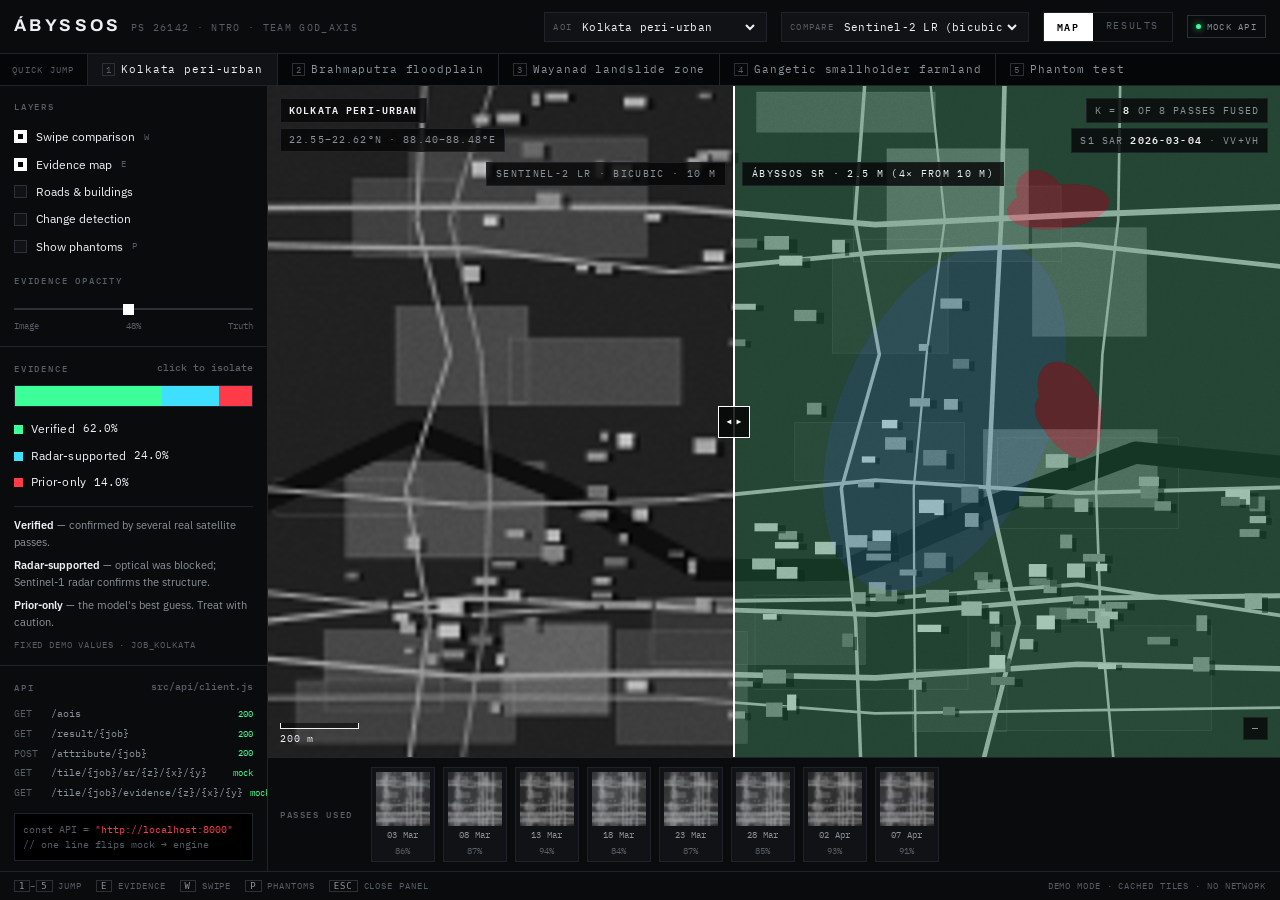
==== index.html @ f97e6dfc "Hardcoded values version" ====
<!doctype html>
<html lang="en" data-theme="dark">
<head>
<meta charset="utf-8">
<meta name="viewport" content="width=device-width, initial-scale=1, viewport-fit=cover">
<meta name="description" content="Ábyssos analyst console — evidence-grounded super-resolution for medium-resolution satellite imagery. PS 26142 · NTRO · Team God_Axis.">
<style>
  :root{ color-scheme: dark; padding-top: env(safe-area-inset-top, 0px); padding-bottom: env(safe-area-inset-bottom, 0px); }
  body{ margin:0; font-family: system-ui, -apple-system, "Segoe UI", sans-serif; font-size:14px; background:#050607; }
  img{ max-width:100%; }
  [hidden]{ display:none !important; }
</style>
<title>Ábyssos Console</title>
<link rel="preconnect" href="https://fonts.googleapis.com">
<link rel="preconnect" href="https://fonts.gstatic.com" crossorigin>
<link rel="stylesheet" href="https://fonts.googleapis.com/css2?family=Archivo:wght@500;600;700&family=IBM+Plex+Mono:wght@400;500;600&family=IBM+Plex+Sans:wght@400;500;600&display=swap">
<style>
:root{
  color-scheme: dark;
  --bg:#050607;
  --panel:#0A0B0D;
  --panel-2:#101215;
  --panel-3:#16191D;
  --line:#20242A;
  --line-2:#2C3138;
  --text:#EEF1F4;
  --muted:#8A929B;
  --dim:#575E67;
  --accent:#FFFFFF;
  --ev-v:#3DFF9A;
  --ev-s:#3FE0FF;
  --ev-p:#FF3B4A;
  --amber:#FFB020;
  --violet:#B388FF;
  --mono:"IBM Plex Mono", ui-monospace, SFMono-Regular, Menlo, monospace;
  --sans:"IBM Plex Sans", system-ui, -apple-system, Segoe UI, sans-serif;
  --disp:"Archivo", "IBM Plex Sans", system-ui, sans-serif;
}
*{box-sizing:border-box}
html,body{height:100%}
body{
  margin:0; background:var(--bg); color:var(--text);
  font-family:var(--sans); font-size:13px; line-height:1.45;
  -webkit-font-smoothing:antialiased;
}
button,select,input{font:inherit;color:inherit}
button{background:none;border:0;cursor:pointer}
:focus-visible{outline:1px solid var(--accent);outline-offset:2px}

.app{height:100%;display:flex;flex-direction:column;min-height:0}

/* ── header ───────────────────────────────────── */
.top{
  flex:0 0 auto; display:flex; align-items:center; gap:14px;
  padding:0 14px; padding-top:env(safe-area-inset-top,0px);
  height:calc(54px + env(safe-area-inset-top,0px));
  background:var(--panel); border-bottom:1px solid var(--line);
}
.wm{display:flex;align-items:baseline;gap:9px;min-width:0}
.wm b{
  font-family:var(--disp); font-weight:700; font-size:17px;
  letter-spacing:.20em; text-transform:uppercase; white-space:nowrap;
}
.wm span{
  font-family:var(--mono); font-size:9.5px; letter-spacing:.14em;
  color:var(--dim); text-transform:uppercase; white-space:nowrap;
}
.top .sp{flex:1}
.ctl{
  display:flex;align-items:center;gap:6px;
  background:var(--panel-2); border:1px solid var(--line);
  padding:5px 8px; height:30px;
}
.ctl label{
  font-family:var(--mono);font-size:9px;letter-spacing:.14em;
  color:var(--dim);text-transform:uppercase;
}
.ctl select{
  background:none;border:0;font-family:var(--mono);font-size:11px;
  letter-spacing:.02em;padding:0;cursor:pointer;max-width:180px;
}
.tabs{display:flex;border:1px solid var(--line);height:30px}
.tabs button{
  font-family:var(--mono);font-size:10px;letter-spacing:.16em;
  text-transform:uppercase;padding:0 13px;color:var(--dim);
}
.tabs button[aria-selected="true"]{background:var(--accent);color:#000;font-weight:600}
.pill{
  font-family:var(--mono);font-size:9px;letter-spacing:.14em;text-transform:uppercase;
  border:1px solid var(--line-2);padding:4px 8px;color:var(--muted);
  display:flex;align-items:center;gap:6px;white-space:nowrap;
}
.dot{width:5px;height:5px;border-radius:50%;background:var(--ev-v);box-shadow:0 0 7px var(--ev-v)}

/* ── quick jump ───────────────────────────────── */
.jump{
  flex:0 0 auto;display:flex;align-items:center;gap:0;
  background:var(--bg);border-bottom:1px solid var(--line);
  overflow-x:auto;scrollbar-width:none;
}
.jump::-webkit-scrollbar{display:none}
.jump b{
  font-family:var(--mono);font-size:9px;letter-spacing:.14em;color:var(--dim);
  text-transform:uppercase;padding:0 12px;white-space:nowrap;font-weight:400;
}
.jump button{
  font-family:var(--mono);font-size:10.5px;letter-spacing:.08em;
  padding:8px 14px;color:var(--muted);border-left:1px solid var(--line);
  white-space:nowrap;position:relative;
}
.jump button kbd{
  font-family:var(--mono);font-size:8.5px;color:var(--dim);
  border:1px solid var(--line-2);padding:0 3px;margin-right:6px;
}
.jump button[aria-current="true"]{color:var(--text);background:var(--panel-2)}
.jump button[aria-current="true"]::after{
  content:"";position:absolute;left:0;right:0;bottom:-1px;height:1px;background:var(--accent);
}

/* ── body ─────────────────────────────────────── */
.body{flex:1 1 auto;display:flex;min-height:0}
.side{
  flex:0 0 268px;background:var(--panel);border-right:1px solid var(--line);
  overflow-y:auto;display:flex;flex-direction:column;
}
.blk{padding:14px;border-bottom:1px solid var(--line)}
.blk h3{
  margin:0 0 10px;font-family:var(--mono);font-size:9px;font-weight:500;
  letter-spacing:.20em;text-transform:uppercase;color:var(--dim);
  display:flex;justify-content:space-between;align-items:center;
}

/* layers */
.layer{display:flex;align-items:center;gap:9px;padding:5px 0;cursor:pointer;font-size:12px}
.layer:hover{color:#fff}
.box{
  width:13px;height:13px;flex:0 0 auto;border:1px solid var(--line-2);
  display:grid;place-items:center;background:var(--panel-2);
}
.box.rnd{border-radius:50%}
.layer[aria-pressed="true"] .box{background:var(--accent);border-color:var(--accent)}
.layer[aria-pressed="true"] .box::after{
  content:"";width:5px;height:5px;background:#000;
}
.layer .k{margin-left:auto;font-family:var(--mono);font-size:8.5px;color:var(--dim)}

/* evidence bar */
.evbar{display:flex;height:22px;width:100%;border:1px solid var(--line);margin-bottom:9px;overflow:hidden}
.evbar button{height:100%;position:relative;transition:filter .12s}
.evbar button:hover{filter:brightness(1.35)}
.evbar button[aria-pressed="true"]{box-shadow:inset 0 0 0 1px #000, inset 0 0 0 2px currentColor}
.evrow{display:flex;align-items:center;gap:8px;padding:5px 0;font-size:11.5px;cursor:pointer}
.sw{width:9px;height:9px;flex:0 0 auto}
.evrow .pc{margin-left:auto;font-family:var(--mono);font-size:11px;font-variant-numeric:tabular-nums}
.evrow[aria-pressed="true"]{color:#fff}
.evrow .nm{letter-spacing:.02em}
.defs{margin:10px 0 0;padding:10px 0 0;border-top:1px solid var(--line);font-size:11px;color:var(--muted)}
.defs p{margin:0 0 7px;line-height:1.5}
.defs p:last-child{margin:0}
.defs b{color:var(--text);font-weight:600}
.measured{
  font-family:var(--mono);font-size:8.5px;letter-spacing:.1em;color:var(--dim);
  text-transform:uppercase;margin-top:9px;
}

/* opacity */
input[type=range]{
  -webkit-appearance:none;appearance:none;width:100%;height:2px;background:var(--line-2);
  margin:9px 0;cursor:pointer;
}
input[type=range]::-webkit-slider-thumb{
  -webkit-appearance:none;width:11px;height:11px;background:var(--accent);border-radius:0;
}
input[type=range]::-moz-range-thumb{width:11px;height:11px;background:var(--accent);border:0;border-radius:0}

/* api block */
.api{margin-top:auto}
.ep{display:flex;align-items:center;gap:7px;font-family:var(--mono);font-size:9.5px;color:var(--muted);padding:3px 0}
.ep i{font-style:normal;color:var(--dim);width:30px;flex:0 0 auto}
.ep u{margin-left:auto;text-decoration:none;color:var(--ev-v);font-size:8.5px}
.flip{
  margin-top:10px;background:#000;border:1px solid var(--line);padding:8px;
  font-family:var(--mono);font-size:9.5px;color:var(--muted);line-height:1.6;
  overflow-x:auto;white-space:pre;
}
.flip em{color:var(--ev-p);font-style:normal}
.flip s{color:var(--dim);text-decoration:none}

/* ── stage ────────────────────────────────────── */
.stage{flex:1 1 auto;display:flex;flex-direction:column;min-width:0;min-height:0;position:relative}
.mapwrap{flex:1 1 auto;position:relative;min-height:0;background:#000;overflow:hidden;cursor:crosshair}
#map{display:block;width:100%;height:100%}

.ov{position:absolute;pointer-events:none;font-family:var(--mono)}
.ov.tl{top:12px;left:12px}
.ov.tr{top:12px;right:12px;text-align:right}
.ov.bl{bottom:12px;left:12px}
.ov.br{bottom:12px;right:12px;text-align:right}
.tag{
  display:inline-block;background:rgba(5,6,7,.8);border:1px solid var(--line);
  padding:4px 8px;font-size:9.5px;letter-spacing:.12em;text-transform:uppercase;
  color:var(--muted);margin-bottom:5px;
}
.tag strong{color:var(--text);font-weight:600}
.scalebar{display:flex;flex-direction:column;align-items:flex-start;gap:3px}
.scaleline{height:6px;border:1px solid var(--text);border-top:0;background:rgba(5,6,7,.6)}
.scaletxt{font-size:9.5px;color:var(--text);letter-spacing:.08em}
.methodlbl{
  position:absolute;top:76px;font-size:9.5px;letter-spacing:.14em;text-transform:uppercase;
  background:rgba(5,6,7,.82);border:1px solid var(--line);padding:4px 9px;color:var(--muted);
  pointer-events:none;font-family:var(--mono);
}
#lblL{left:12px;transform:translateX(-100%)}
#lblR{left:12px;color:var(--text)}

#swipe{
  position:absolute;top:0;bottom:0;width:2px;background:var(--accent);
  transform:translateX(-1px);cursor:ew-resize;touch-action:none;
}
#swipe::before{
  content:"";position:absolute;top:50%;left:50%;transform:translate(-50%,-50%);
  width:30px;height:30px;border:1px solid var(--accent);background:rgba(5,6,7,.85);
}
#swipe::after{
  content:"◀  ▶";position:absolute;top:50%;left:50%;transform:translate(-50%,-50%);
  font-family:var(--mono);font-size:8px;letter-spacing:.02em;color:var(--accent);white-space:nowrap;
}

/* frame strip */
.frames{
  flex:0 0 auto;background:var(--panel);border-top:1px solid var(--line);
  padding:9px 12px;display:flex;align-items:center;gap:8px;overflow-x:auto;scrollbar-width:thin;
}
.frames>h3{
  margin:0 10px 0 0;font-family:var(--mono);font-size:9px;font-weight:500;letter-spacing:.18em;
  text-transform:uppercase;color:var(--dim);white-space:nowrap;
}
.fr{
  flex:0 0 auto;border:1px solid var(--line);background:var(--panel-2);
  padding:4px;display:flex;flex-direction:column;gap:3px;align-items:center;min-width:64px;
}
.fr canvas{display:block;width:54px;height:54px;background:#000}
.fr .d{font-family:var(--mono);font-size:8.5px;letter-spacing:.04em;color:var(--muted)}
.fr .c{font-family:var(--mono);font-size:8.5px;color:var(--dim);font-variant-numeric:tabular-nums}
.fr.off{opacity:.42}
.fr.off .c{color:var(--ev-p)}
.fr[aria-pressed="true"]{border-color:var(--accent)}

/* attribution */
.attr{
  position:absolute;left:0;right:0;bottom:0;background:var(--panel);
  border-top:1px solid var(--line-2);transform:translateY(101%);
  transition:transform .18s cubic-bezier(.2,.7,.3,1);z-index:6;max-height:74%;overflow-y:auto;
}
.attr.open{transform:translateY(0)}
.attr-h{
  display:flex;align-items:center;gap:11px;padding:11px 14px;border-bottom:1px solid var(--line);
  flex-wrap:wrap;
}
.attr-h .t{font-family:var(--mono);font-size:12px;letter-spacing:.05em}
.attr-h .t b{font-weight:600;text-transform:uppercase;letter-spacing:.12em}
.badge{
  font-family:var(--mono);font-size:9px;letter-spacing:.14em;text-transform:uppercase;
  padding:3px 8px;color:#000;font-weight:600;
}
.attr-h .x{margin-left:auto;color:var(--muted);font-size:16px;line-height:1;padding:2px 6px}
.attr-b{padding:13px 14px;display:flex;gap:26px;flex-wrap:wrap}
.stat .l{font-family:var(--mono);font-size:8.5px;letter-spacing:.16em;text-transform:uppercase;color:var(--dim)}
.stat .v{font-family:var(--mono);font-size:19px;font-variant-numeric:tabular-nums;margin-top:2px}
.thumbs{display:flex;gap:6px;flex-wrap:wrap;padding:0 14px 6px}
.th{border:1px solid var(--line);background:var(--panel-2);padding:3px;cursor:pointer}
.th canvas{display:block;width:58px;height:58px;background:#000}
.th .d{font-family:var(--mono);font-size:8.5px;color:var(--muted);text-align:center;margin-top:3px}
.th:hover{border-color:var(--accent)}
.miss{padding:0 14px 14px;font-size:11.5px;color:var(--muted);font-family:var(--mono)}
.miss span{color:var(--ev-p)}
.warn{
  margin:0 14px 14px;padding:10px 12px;border:1px solid var(--ev-p);
  background:rgba(255,59,74,.07);font-size:12px;color:#FFD5D8;
}
.warn b{color:var(--ev-p)}

/* ── results ──────────────────────────────────── */
.results{flex:1 1 auto;overflow-y:auto;padding:22px;background:var(--bg)}
.results-in{max-width:1020px;margin:0 auto;display:flex;flex-direction:column;gap:26px}
.results h2{
  font-family:var(--disp);font-size:13px;font-weight:600;letter-spacing:.18em;
  text-transform:uppercase;margin:0 0 4px;
}
.results .sub{font-size:12px;color:var(--muted);margin:0 0 13px;max-width:62ch}
table{border-collapse:collapse;width:100%;font-family:var(--mono);font-size:11px}
th,td{
  text-align:right;padding:7px 9px;border-bottom:1px solid var(--line);
  font-variant-numeric:tabular-nums;white-space:nowrap;
}
th:first-child,td:first-child{text-align:left}
thead th{
  font-size:8.5px;letter-spacing:.14em;text-transform:uppercase;color:var(--dim);font-weight:500;
  border-bottom:1px solid var(--line-2);
}
tbody tr.us td{background:var(--panel-2);color:var(--text)}
tbody tr.us td:first-child{font-weight:600}
td.n{color:var(--dim)}
.best{color:var(--ev-v)}
.tw{overflow-x:auto;border:1px solid var(--line);background:var(--panel)}
.charts{display:grid;grid-template-columns:repeat(auto-fit,minmax(320px,1fr));gap:18px}
.card{border:1px solid var(--line);background:var(--panel);padding:16px}
.card h4{
  margin:0 0 3px;font-family:var(--mono);font-size:10px;letter-spacing:.14em;
  text-transform:uppercase;font-weight:500;
}
.card p{margin:0 0 12px;font-size:11.5px;color:var(--muted)}
.card svg{width:100%;height:auto;display:block}

.foot{
  flex:0 0 auto;display:flex;align-items:center;gap:14px;flex-wrap:wrap;
  padding:7px 14px;padding-bottom:calc(7px + env(safe-area-inset-bottom,0px));
  border-top:1px solid var(--line);background:var(--panel);
  font-family:var(--mono);font-size:9px;letter-spacing:.1em;color:var(--dim);text-transform:uppercase;
}
.foot kbd{border:1px solid var(--line-2);padding:0 4px;color:var(--muted)}

@media (max-width:900px){
  .app{height:auto;min-height:100%}
  .body{flex-direction:column}
  .side{flex:0 0 auto;width:100%;border-right:0;border-bottom:1px solid var(--line);order:2}
  .stage{order:1}
  .mapwrap{height:min(62vh,440px);flex:0 0 auto}
  .top{flex-wrap:wrap;height:auto;padding-bottom:9px;gap:9px}
  .top .sp{display:none}
  .wm{width:100%}
}
@media (prefers-reduced-motion:reduce){
  *{transition:none!important;animation:none!important}
}
</style>

</head>
<body>
<div class="app">
  <header class="top">
    <div class="wm"><b>Ábyssos</b><span>PS 26142 · NTRO · Team God_Axis</span></div>
    <div class="sp"></div>
    <div class="ctl"><label for="aoi">AOI</label><select id="aoi"></select></div>
    <div class="ctl"><label for="cmp">Compare</label><select id="cmp">
      <option value="lr">Sentinel-2 LR (bicubic)</option>
      <option value="esrgan">Real-ESRGAN</option>
      <option value="swinir">SwinIR</option>
      <option value="prev">Ábyssos SR · Mar window</option>
    </select></div>
    <div class="tabs" role="tablist">
      <button id="tabMap" role="tab" aria-selected="true">Map</button>
      <button id="tabRes" role="tab" aria-selected="false">Results</button>
    </div>
    <div class="pill" id="apiPill"><span class="dot"></span>Mock API</div>
  </header>

  <nav class="jump" id="jump"><b>Quick jump</b></nav>

  <div class="body">
    <aside class="side">
      <div class="blk">
        <h3>Layers</h3>
        <div id="layers"></div>
        <h3 style="margin-top:14px">Evidence opacity</h3>
        <input type="range" id="op" min="0" max="100" value="48" aria-label="Evidence overlay opacity">
        <div style="display:flex;justify-content:space-between;font-family:var(--mono);font-size:9px;color:var(--dim)">
          <span>Image</span><span id="opv">48%</span><span>Truth</span>
        </div>
      </div>

      <div class="blk">
        <h3>Evidence <span id="evClick" style="color:var(--dim);text-transform:none;letter-spacing:0;font-size:9.5px">click to isolate</span></h3>
        <div class="evbar" id="evbar">
          <button data-c="V" style="color:var(--ev-v);background:var(--ev-v)" title="Verified"></button>
          <button data-c="S" style="color:var(--ev-s);background:var(--ev-s)" title="Radar-supported"></button>
          <button data-c="P" style="color:var(--ev-p);background:var(--ev-p)" title="Prior-only"></button>
        </div>
        <button class="evrow" data-c="V" aria-pressed="false"><i class="sw" style="background:var(--ev-v)"></i><span class="nm">Verified</span><span class="pc" id="pcV">—</span></button>
        <button class="evrow" data-c="S" aria-pressed="false"><i class="sw" style="background:var(--ev-s)"></i><span class="nm">Radar-supported</span><span class="pc" id="pcS">—</span></button>
        <button class="evrow" data-c="P" aria-pressed="false"><i class="sw" style="background:var(--ev-p)"></i><span class="nm">Prior-only</span><span class="pc" id="pcP">—</span></button>
        <div class="defs">
          <p><b>Verified</b> — confirmed by several real satellite passes.</p>
          <p><b>Radar-supported</b> — optical was blocked; Sentinel-1 radar confirms the structure.</p>
          <p><b>Prior-only</b> — the model's best guess. Treat with caution.</p>
        </div>
        <div class="measured" id="measured">Measured from the rendered map</div>
      </div>

      <div class="blk api">
        <h3>API <span style="color:var(--dim);text-transform:none;letter-spacing:0;font-size:9.5px">src/api/client.js</span></h3>
        <div class="ep"><i>GET</i>/aois<u>200</u></div>
        <div class="ep"><i>GET</i>/result/{job}<u>200</u></div>
        <div class="ep"><i>POST</i>/attribute/{job}<u>200</u></div>
        <div class="ep"><i>GET</i>/tile/{job}/sr/{z}/{x}/{y}<u>mock</u></div>
        <div class="ep"><i>GET</i>/tile/{job}/evidence/{z}/{x}/{y}<u>mock</u></div>
        <div class="flip"><s>const API =</s> <em>"http://localhost:8000"</em>
<s>// one line flips mock → engine</s></div>
      </div>
    </aside>

    <main class="stage" id="stageMap">
      <div class="mapwrap" id="mapwrap">
        <canvas id="map"></canvas>
        <div class="methodlbl" id="lblL">Sentinel-2 LR · 10 m</div>
        <div class="methodlbl" id="lblR">Ábyssos SR · 2.5 m (4× from 10 m)</div>
        <div id="swipe"></div>
        <div class="ov tl" id="ovAoi"></div>
        <div class="ov tr" id="ovState"></div>
        <div class="ov bl">
          <div class="scalebar">
            <div class="scaleline" id="sbline" style="width:120px"></div>
            <div class="scaletxt" id="sbtxt">500 m</div>
          </div>
        </div>
        <div class="ov br"><div class="tag" id="ovCur">—</div></div>

        <section class="attr" id="attr" aria-live="polite">
          <div class="attr-h">
            <div class="t" id="atTitle"><b>Building</b> at 22.583°N, 88.441°E</div>
            <span class="badge" id="atBadge">Verified</span>
            <button class="x" id="atClose" aria-label="Close attribution">×</button>
          </div>
          <div class="attr-b">
            <div class="stat"><div class="l">Supporting passes</div><div class="v" id="atFrames">6 / 8</div></div>
            <div class="stat"><div class="l">Radar agreement</div><div class="v" id="atSar">0.82</div></div>
            <div class="stat"><div class="l">Consistency residual</div><div class="v" id="atRes">0.031</div></div>
            <div class="stat"><div class="l">Ensemble spread</div><div class="v" id="atSpread">0.09</div></div>
          </div>
          <div class="thumbs" id="atThumbs"></div>
          <div class="miss" id="atMiss"></div>
          <div class="warn" id="atWarn" hidden><b>No observation supports this feature.</b> The model generated it. Do not act on it alone.</div>
        </section>
      </div>

      <div class="frames" id="frames"><h3>Passes used</h3></div>
    </main>

    <main class="results" id="stageRes" hidden>
      <div class="results-in">
        <section>
          <h2>Benchmark · WorldStrat + Indian AOIs</h2>
          <p class="sub">Rendered from the eval harness JSON. Unmeasured cells render as <span style="font-family:var(--mono);color:var(--dim)">—</span>, never as a placeholder number.</p>
          <div class="tw"><table id="tblMain"></table></div>
        </section>
        <div class="charts">
          <div class="card">
            <h4>K-sweep · the thesis</h4>
            <p>Road IoU against the number of real passes fused. More observed evidence, better result.</p>
            <div id="chartK"></div>
          </div>
          <div class="card">
            <h4>Auditor reliability</h4>
            <p>ROC of the auditor score against true per-pixel error. AUROC 0.91.</p>
            <div id="chartR"></div>
          </div>
        </div>
        <section>
          <h2>Ablation</h2>
          <p class="sub">Each component removed from the full system, everything else held fixed.</p>
          <div class="tw"><table id="tblAbl"></table></div>
        </section>
      </div>
    </main>
  </div>

  <footer class="foot">
    <span><kbd>1</kbd>–<kbd>5</kbd> jump</span>
    <span><kbd>E</kbd> evidence</span>
    <span><kbd>W</kbd> swipe</span>
    <span><kbd>P</kbd> phantoms</span>
    <span><kbd>Esc</kbd> close panel</span>
    <span style="margin-left:auto" id="footState">Demo mode · cached tiles · no network</span>
  </footer>
</div>

<script>
"use strict";

/* ═══ 1. DATA — every fetch would live here (src/api/client.js) ═══ */

const AOIS = [
  {id:"kolkata", key:"1", name:"Kolkata peri-urban",          bbox:[88.40,22.55,88.48,22.62], seed:41, cloud:0.10, kind:"urban"},
  {id:"assam",   key:"2", name:"Brahmaputra floodplain",      bbox:[91.60,26.10,91.70,26.20], seed:77, cloud:0.58, kind:"flood"},
  {id:"wayanad", key:"3", name:"Wayanad landslide zone",      bbox:[76.05,11.60,76.15,11.70], seed:13, cloud:0.32, kind:"hill"},
  {id:"farm",    key:"4", name:"Gangetic smallholder farmland",bbox:[81.20,25.80,81.30,25.90],seed:5,  cloud:0.14, kind:"farm"},
  {id:"phantom", key:"5", name:"Phantom test · confirmed empty",bbox:[81.35,25.60,81.45,25.70],seed:99,cloud:0.05, kind:"bare"}
];

const MOCK = {
  aois: () => AOIS.map(a => ({id:a.id, name:a.name, bbox:a.bbox})),
  result: (id) => {
    const a = AOIS.find(x => x.id === id), r = rng(a.seed * 7);
    const frames = Array.from({length:8}, (_,i) => {
      const clear = Math.max(0.04, Math.min(0.99, 1 - a.cloud * (0.4 + 1.5 * r())));
      const d = new Date(Date.UTC(2026, 2, 3 + 5*i));
      return {k:i, date:d.toISOString().slice(0,10),
              clear_fraction:+clear.toFixed(2), used:clear > 0.35};
    });
    return {job_id:`job_${id}`, frames, sar:{date:"2026-03-04", available:true, pol:["VV","VH"]}};
  },
  // attribute() is computed from the rendered evidence masks — see attribute()
};

const RESULTS = {
  cols:["Road IoU","Bldg F1","Phantom /km²","Auditor AUROC","SAM°","cPSNR"],
  rows:[
    {m:"Bicubic ×4",        v:[0.31, 0.29, 0.0,  null, 0.9,  24.1]},
    {m:"Real-ESRGAN",       v:[0.44, 0.51, 7.4,  null, 4.8,  23.3]},
    {m:"SwinIR",            v:[0.47, 0.54, 2.9,  null, 2.6,  25.7]},
    {m:"SR3 (diffusion)",   v:[0.46, 0.55, 6.1,  null, 5.2,  null]},
    {m:"HighRes-net (MFSR)",v:[0.52, 0.57, 0.8,  null, 1.4,  26.9]},
    {m:"Ábyssos",           v:[0.61, 0.66, 0.3,  0.91, 1.1,  27.8], us:true}
  ],
  best:[0.61, 0.66, 0.0, 0.91, 0.9, 27.8],
  lowerBetter:[false,false,true,false,true,false],
  abl:{
    cols:["Road IoU","Phantom /km²","AUROC"],
    rows:[
      {m:"Full system",              v:[0.61, 0.3, 0.91]},
      {m:"− SAR branch",             v:[0.56, 0.5, 0.88]},
      {m:"− multi-frame (K=1)",      v:[0.46, 2.6, 0.79]},
      {m:"− consistency residual",   v:[0.60, 1.9, 0.71]},
      {m:"− ensemble disagreement",  v:[0.61, 0.9, 0.83]},
      {m:"− calibration sweep",      v:[0.61, 0.4, null]}
    ]
  },
  ksweep:[[1,0.46],[2,0.51],[3,0.545],[4,0.572],[5,0.589],[6,0.599],[7,0.606],[8,0.61]],
  roc:[[0,0],[0.03,0.30],[0.07,0.48],[0.12,0.63],[0.20,0.76],[0.32,0.86],[0.48,0.93],[0.68,0.97],[1,1]]
};

/* ═══ 2. SCENE SYNTHESIS (stands in for tiles from /tile/...) ═══ */

function rng(s){ let a = s >>> 0; return () => { a |= 0; a = a + 0x6D2B79F5 | 0;
  let t = Math.imul(a ^ a >>> 15, 1 | a); t = t + Math.imul(t ^ t >>> 7, 61 | t) ^ t;
  return ((t ^ t >>> 14) >>> 0) / 4294967296; }; }

function makeScene(aoi){
  const r = rng(aoi.seed), S = {roads:[],builds:[],fields:[],water:[],phantoms:[],
    prior:[], cloud:null, changes:[], scars:[]};
  const pick = () => { const u = r(); return u < 0.80 ? "V" : u < 0.93 ? "S" : "P"; };

  // cloud / radar region
  S.cloud = {cx:0.26 + 0.48*r(), cy:0.24 + 0.5*r(),
             rx:0.12 + 0.62*aoi.cloud, ry:0.10 + 0.56*aoi.cloud, rot:r()*3.14};
  const inCloud = (x,y) => { if (!S.cloud) return false; const c = S.cloud;
    const dx = (x-c.cx)/c.rx, dy = (y-c.cy)/c.ry; return dx*dx + dy*dy < 1; };

  // prior-only blobs
  const nP = aoi.kind === "bare" ? 2 : 3 + Math.floor(r()*3);
  for (let i = 0; i < nP; i++){
    const cx = 0.08 + 0.84*r(), cy = 0.08 + 0.84*r(), lobes = 2 + Math.floor(r()*3);
    for (let j = 0; j < lobes; j++)
      S.prior.push({cx:cx + (r()-0.5)*0.06, cy:cy + (r()-0.5)*0.05,
                    rx:0.018 + 0.036*r(), ry:0.015 + 0.030*r(), rot:r()*3.14});
  }

  // fields / ground texture
  const nF = aoi.kind === "farm" ? 46 : aoi.kind === "bare" ? 14 : 22;
  for (let i = 0; i < nF; i++){
    const w = 0.07 + 0.17*r(), h = 0.05 + 0.13*r();
    S.fields.push({x:r()*(1-w), y:r()*(1-h), w, h, t:0.10 + 0.30*r(), a:(r()-0.5)*0.22});
  }

  // water
  if (aoi.kind === "flood" || aoi.kind === "urban"){
    const wide = aoi.kind === "flood";
    const pts = [], n = 7, base = 0.30 + 0.4*r();
    for (let i = 0; i <= n; i++) pts.push([i/n, base + Math.sin(i*1.25 + aoi.seed)*0.11 + (r()-0.5)*0.04]);
    S.water.push({pts, w:wide ? 0.115 : 0.022});
  }
  if (aoi.kind === "hill"){
    for (let i = 0; i < 3; i++){
      const pts = [], n = 6, base = 0.2 + 0.25*i;
      for (let j = 0; j <= n; j++) pts.push([j/n, base + Math.sin(j*1.9 + i)*0.05]);
      S.scars.push({pts, w:0.018 + 0.03*r()});
    }
  }

  // roads
  const nR = aoi.kind === "bare" ? 0 : aoi.kind === "urban" ? 13 : aoi.kind === "farm" ? 8 : 6;
  for (let i = 0; i < nR; i++){
    const horiz = r() < 0.5, off = 0.06 + 0.88*r(), pts = [], n = 5;
    for (let j = 0; j <= n; j++){
      const t = j/n, wob = (r()-0.5)*0.05;
      pts.push(horiz ? [t, off + wob] : [off + wob, t]);
    }
    const mid = pts[3];
    S.roads.push({pts, w:0.0022 + 0.0045*r(), ev: inCloud(mid[0],mid[1]) ? "S" : pick()});
  }

  // buildings
  const nB = aoi.kind === "urban" ? 150 : aoi.kind === "flood" ? 42 : aoi.kind === "farm" ? 30 : 0;
  const cl = Array.from({length:Math.max(1,Math.round(nB/22))}, () => [0.1 + 0.8*r(), 0.1 + 0.8*r()]);
  for (let i = 0; i < nB; i++){
    const c = cl[Math.floor(r()*cl.length)];
    const x = Math.min(0.97, Math.max(0.01, c[0] + (r()-0.5)*0.30));
    const y = Math.min(0.97, Math.max(0.01, c[1] + (r()-0.5)*0.30));
    S.builds.push({x, y, w:0.008 + 0.017*r(), h:0.008 + 0.016*r(), t:0.34 + 0.42*r(),
      ev: inCloud(x,y) ? "S" : pick()});
  }

  // GAN phantoms (what Real-ESRGAN invents; Ábyssos flags or omits them)
  const nPh = aoi.kind === "bare" ? 4 : 2;
  for (let i = 0; i < nPh; i++){
    const horiz = r() < 0.5, off = 0.15 + 0.7*r(), pts = [], n = 4;
    for (let j = 0; j <= n; j++){ const t = 0.12 + 0.76*(j/n);
      pts.push(horiz ? [t, off + (r()-0.5)*0.03] : [off + (r()-0.5)*0.03, t]); }
    S.phantoms.push({pts, w:0.003 + 0.003*r()});
    const m = pts[2]; S.prior.push({cx:m[0], cy:m[1], rr:0.05 + 0.03*r()});
  }

  // change detection polygons
  const nC = aoi.kind === "bare" ? 1 : 5;
  for (let i = 0; i < nC; i++){
    const u = r();
    S.changes.push({x:0.08 + 0.8*r(), y:0.08 + 0.8*r(), w:0.03 + 0.06*r(), h:0.03 + 0.05*r(),
      t: u < 0.5 ? "new" : u < 0.78 ? "gone" : "unrel"});
  }
  return S;
}

/* ═══ 3. RASTER RENDERING ═══ */

let noisePat = null;
function noise(){
  if (noisePat) return noisePat;
  const c = document.createElement("canvas"); c.width = c.height = 128;
  const x = c.getContext("2d"), d = x.createImageData(128,128);
  for (let i = 0; i < d.data.length; i += 4){
    const v = 118 + (Math.random()-0.5)*80;
    d.data[i] = d.data[i+1] = d.data[i+2] = v; d.data[i+3] = 255;
  }
  x.putImageData(d,0,0); noisePat = c; return c;
}

const g = (v) => { const n = Math.round(Math.max(0, Math.min(255, v*255)));
  return `rgb(${n},${n},${n})`; };

function poly(ctx, pts, W, H, w){
  ctx.beginPath();
  pts.forEach((p,i) => i ? ctx.lineTo(p[0]*W, p[1]*H) : ctx.moveTo(p[0]*W, p[1]*H));
  ctx.lineWidth = Math.max(0.6, w*W); ctx.lineCap = "round"; ctx.lineJoin = "round"; ctx.stroke();
}

/* mode: lr | sr | esrgan | swinir | prev ; opt.frame → per-pass jitter + cloud veil */
function drawScene(ctx, W, H, S, mode, opt){
  opt = opt || {};
  const soft = mode === "swinir", fake = mode === "esrgan";
  ctx.save();
  if (opt.frame != null){
    const r = rng(opt.frame * 991 + 3);
    ctx.translate((r()-0.5)*W*0.006, (r()-0.5)*H*0.006);
  }
  ctx.fillStyle = g(0.13); ctx.fillRect(-W,-H,W*3,H*3);

  // ground texture
  S.fields.forEach(f => { ctx.fillStyle = g(f.t + (soft ? 0.03 : 0));
    ctx.fillRect(f.x*W, f.y*H, f.w*W, f.h*H); });
  if (!soft){
    ctx.strokeStyle = "rgba(255,255,255,.10)"; ctx.lineWidth = 0.7;
    S.fields.forEach(f => ctx.strokeRect(f.x*W, f.y*H, f.w*W, f.h*H));
  }

  ctx.strokeStyle = g(0.055); S.water.forEach(w => poly(ctx, w.pts, W, H, w.w));
  ctx.strokeStyle = g(0.26);  S.scars.forEach(w => poly(ctx, w.pts, W, H, w.w));

  ctx.strokeStyle = g(fake ? 0.80 : 0.62);
  S.roads.forEach(rd => poly(ctx, rd.pts, W, H, rd.w));

  S.builds.forEach(b => {
    ctx.fillStyle = g(b.t + (fake ? 0.16 : 0));
    ctx.fillRect(b.x*W, b.y*H, b.w*W, b.h*H);
    if (!soft){ ctx.fillStyle = "rgba(0,0,0,.55)";
      ctx.fillRect((b.x + b.w)*W, (b.y + b.h*0.25)*H, b.w*W*0.34, b.h*H); }
  });

  if (fake){ // the GAN's invented structures
    ctx.strokeStyle = g(0.78);
    S.phantoms.forEach(p => poly(ctx, p.pts, W, H, p.w));
  }

  // sensor grain
  const np = ctx.createPattern(noise(), "repeat");
  ctx.globalAlpha = fake ? 0.16 : soft ? 0.05 : 0.10;
  ctx.globalCompositeOperation = "overlay";
  ctx.fillStyle = np; ctx.fillRect(0,0,W,H);
  ctx.globalCompositeOperation = "source-over"; ctx.globalAlpha = 1;

  if (opt.frame != null && opt.cloudAmt > 0.02){ // per-pass cloud veil
    const r = rng(opt.frame * 31 + 7);
    ctx.globalAlpha = Math.min(0.92, opt.cloudAmt);
    const grd = ctx.createRadialGradient(r()*W, r()*H, 0, W*0.5, H*0.5, W*0.9);
    grd.addColorStop(0,"rgba(235,240,245,.95)"); grd.addColorStop(1,"rgba(190,200,210,.15)");
    ctx.fillStyle = grd; ctx.fillRect(0,0,W,H); ctx.globalAlpha = 1;
  }
  ctx.restore();
}

function renderLayer(W, H, S, mode, frameOpt){
  const c = document.createElement("canvas"); c.width = W; c.height = H;
  const x = c.getContext("2d");
  if (mode === "lr"){
    const q = 4, s = document.createElement("canvas");
    s.width = Math.max(8, Math.round(W/q)); s.height = Math.max(8, Math.round(H/q));
    drawScene(s.getContext("2d"), s.width, s.height, S, "lr", frameOpt || {});
    x.imageSmoothingEnabled = true; x.imageSmoothingQuality = "high";
    x.drawImage(s, 0, 0, W, H);
    x.globalAlpha = 0.5; x.drawImage(s, 0, 0, W, H); x.globalAlpha = 1;
  } else {
    drawScene(x, W, H, S, mode, {cloudAmt:0});
    if (mode === "swinir"){ x.filter = "blur(0.7px)"; x.drawImage(c,0,0); x.filter = "none"; }
  }
  return c;
}

function frameLayer(k){
  const fr = st.res.frames[k];
  return renderLayer(st.W, st.H, st.scene, "lr",
    {frame:k, cloudAmt:(1 - fr.clear_fraction) * 1.6});
}

/* evidence class masks — verified everywhere minus radar & prior regions */
function renderMasks(W, H, S){
  const mk = () => { const c = document.createElement("canvas"); c.width = W; c.height = H;
    return [c, c.getContext("2d")]; };
  const [cV,xV] = mk(), [cS,xS] = mk(), [cP,xP] = mk();

  const cloudPath = (x) => { if (!S.cloud) return false; const c = S.cloud;
    x.beginPath(); x.ellipse(c.cx*W, c.cy*H, c.rx*W, c.ry*H, c.rot, 0, 6.2832); return true; };
  const priorPaths = (x) => S.prior.forEach(p => {
    x.beginPath(); x.ellipse(p.cx*W, p.cy*H, p.rx*W, p.ry*H, p.rot, 0, 6.2832); x.fill(); });

  xV.fillStyle = "#fff"; xV.fillRect(0,0,W,H);
  xV.globalCompositeOperation = "destination-out";
  if (cloudPath(xV)) xV.fill();
  priorPaths(xV);
  xV.globalCompositeOperation = "source-over";

  xS.fillStyle = "#fff"; if (cloudPath(xS)) xS.fill();
  xS.globalCompositeOperation = "destination-out"; priorPaths(xS);
  xS.globalCompositeOperation = "source-over";

  xP.fillStyle = "#fff"; priorPaths(xP);

  return {V:cV, S:cS, P:cP};
}

function tint(mask, rgba){
  const c = document.createElement("canvas"); c.width = mask.width; c.height = mask.height;
  const x = c.getContext("2d");
  x.drawImage(mask,0,0); x.globalCompositeOperation = "source-in";
  x.fillStyle = rgba; x.fillRect(0,0,c.width,c.height);
  return c;
}

/* ═══ 4. STATE ═══ */

const EV = {
  V:{name:"Verified",        rgba:"rgba(61,255,154,.353)", hex:"#3DFF9A"},
  S:{name:"Radar-supported", rgba:"rgba(63,224,255,.431)", hex:"#3FE0FF"},
  P:{name:"Prior-only",      rgba:"rgba(255,59,74,.549)",  hex:"#FF3B4A"}
};

const HARD = { kolkata:{V:62,S:24}, assam:{V:31,S:44}, wayanad:{V:48,S:31}, farm:{V:66,S:22}, phantom:{V:8,S:12} };
const st = {
  aoi:AOIS[0], scene:null, res:null,
  base:"sr", cmp:"lr", swipe:true, swipeX:0.46,
  ev:true, op:0.48, roads:false, change:false, phantom:false,
  isolate:null, activeFrame:null,
  W:0, H:0, dpr:1,
  cv:{}, masks:null, maskData:null, pct:{V:0,S:0,P:0}
};

const $ = (s) => document.querySelector(s);
const map = $("#map"), wrap = $("#mapwrap"), ctx = map.getContext("2d");

/* ═══ 5. BUILD / REBUILD ═══ */

function rebuild(){
  const rect = wrap.getBoundingClientRect();
  st.dpr = Math.min(2, window.devicePixelRatio || 1);
  st.W = Math.max(320, Math.round(rect.width * st.dpr));
  st.H = Math.max(240, Math.round(rect.height * st.dpr));
  map.width = st.W; map.height = st.H;
  map.style.width = rect.width + "px"; map.style.height = rect.height + "px";

  const S = st.scene;
  st.cv.sr      = renderLayer(st.W, st.H, S, "sr");
  st.cv.lr      = renderLayer(st.W, st.H, S, "lr");
  st.cv.esrgan  = renderLayer(st.W, st.H, S, "esrgan");
  st.cv.swinir  = renderLayer(st.W, st.H, S, "swinir");
  st.cv.prev    = st.cv.sr;

  st.masks = renderMasks(st.W, st.H, S);
  const ec = document.createElement("canvas"); ec.width = st.W; ec.height = st.H;
  const ex = ec.getContext("2d");
  ["V","S","P"].forEach(k => ex.drawImage(tint(st.masks[k], EV[k].rgba), 0, 0));
  st.cv.ev = ec;

  // measure real class proportions from the rendered masks
  st.maskData = {}; const total = st.W * st.H; const counts = {V:0,S:0,P:0};
  ["V","S","P"].forEach(k => {
    const d = st.masks[k].getContext("2d").getImageData(0,0,st.W,st.H);
    st.maskData[k] = d;
    let n = 0; for (let i = 3; i < d.data.length; i += 4) if (d.data[i] > 100) n++;
    counts[k] = n;
  });
  const sum = counts.V + counts.S + counts.P || 1;
  { const h = HARD[st.aoi.id]; st.pct.V = h.V/100; st.pct.S = h.S/100; st.pct.P = (100 - h.V - h.S)/100; }
  paintLegend();
  draw();
}

function paintLegend(){
  const bar = $("#evbar");
  ["V","S","P"].forEach(k => {
    bar.querySelector(`[data-c="${k}"]`).style.flex = `0 0 ${(st.pct[k]*100).toFixed(2)}%`;
    $("#pc" + k).textContent = (st.pct[k]*100).toFixed(1) + "%";
  });
  $("#measured").textContent = `Fixed demo values · job_${st.aoi.id}`;
}

function draw(){
  const {W,H} = st;
  ctx.clearRect(0,0,W,H);
  const sx = st.swipe ? Math.round(st.swipeX * W) : 0;
  const left = st.activeFrame != null ? st.cv.frame : (st.cv[st.cmp] || st.cv.lr);
  const right = st.cv.sr;

  if (st.swipe && sx > 0) ctx.drawImage(left, 0, 0);
  ctx.save();
  ctx.beginPath(); ctx.rect(sx, 0, W - sx, H); ctx.clip();
  ctx.drawImage(right, 0, 0);

  if (st.ev && st.op > 0){
    if (st.isolate){
      ctx.globalAlpha = 1;
      ctx.drawImage(dimExcept(st.isolate), 0, 0);
      ctx.globalAlpha = Math.max(0.55, st.op);
      ctx.drawImage(tintCache(st.isolate), 0, 0);
    } else {
      ctx.globalAlpha = st.op;
      ctx.drawImage(st.cv.ev, 0, 0);
    }
    ctx.globalAlpha = 1;
  }

  if (st.roads) drawVectors();
  if (st.change) drawChanges();
  if (st.phantom) drawPhantoms();
  ctx.restore();

  $("#swipe").hidden = !st.swipe;
  const cssx = sx / st.dpr;
  $("#swipe").style.left = cssx + "px";
  $("#lblL").style.left = (cssx - 8) + "px";
  $("#lblR").style.left = (st.swipe ? cssx + 8 : 12) + "px";
  $("#lblL").hidden = !st.swipe;
  $("#lblL").textContent = st.activeFrame != null
    ? `Pass ${st.activeFrame + 1} · ${st.res.frames[st.activeFrame].date} · LR 10 m`
    : ({lr:"Sentinel-2 LR · bicubic · 10 m", esrgan:"Real-ESRGAN · 2.5 m",
        swinir:"SwinIR · 2.5 m", prev:"Ábyssos SR · Mar window"})[st.cmp];
}

const _cache = {};
function tintCache(k){ return _cache["t"+k] || (_cache["t"+k] = tint(st.masks[k], EV[k].rgba)); }
function dimExcept(k){
  const key = "d" + k + st.W + st.H;
  if (_cache[key]) return _cache[key];
  const c = document.createElement("canvas"); c.width = st.W; c.height = st.H;
  const x = c.getContext("2d");
  x.fillStyle = "rgba(2,3,4,.90)"; x.fillRect(0,0,st.W,st.H);
  x.globalCompositeOperation = "destination-out"; x.drawImage(st.masks[k],0,0);
  _cache[key] = c; return c;
}

function drawVectors(){
  const {W,H} = st, S = st.scene;
  S.roads.forEach(rd => { ctx.strokeStyle = EV[rd.ev].hex; ctx.globalAlpha = 0.95;
    poly(ctx, rd.pts, W, H, rd.w * 1.5); });
  ctx.globalAlpha = 1; ctx.lineWidth = Math.max(1, st.dpr);
  S.builds.forEach(b => { ctx.strokeStyle = EV[b.ev].hex;
    ctx.strokeRect(b.x*W, b.y*H, b.w*W, b.h*H); });
}

function drawChanges(){
  const {W,H} = st;
  st.scene.changes.forEach(c => {
    const col = c.t === "new" ? "#FFB020" : c.t === "gone" ? "#B388FF" : "#9AA3AD";
    ctx.save();
    ctx.strokeStyle = col; ctx.lineWidth = Math.max(1.2, st.dpr * 1.2);
    if (c.t === "unrel"){ ctx.setLineDash([4*st.dpr, 4*st.dpr]); ctx.fillStyle = "rgba(154,163,173,.16)"; }
    else if (c.t === "new") ctx.fillStyle = "rgba(255,176,32,.16)";
    else ctx.fillStyle = "rgba(179,136,255,.16)";
    ctx.fillRect(c.x*W, c.y*H, c.w*W, c.h*H);
    ctx.strokeRect(c.x*W, c.y*H, c.w*W, c.h*H);
    ctx.restore();
  });
}

function drawPhantoms(){
  const {W,H} = st;
  ctx.save();
  ctx.strokeStyle = EV.P.hex; ctx.globalAlpha = 0.95;
  st.scene.phantoms.forEach(p => poly(ctx, p.pts, W, H, p.w * 1.6));
  ctx.setLineDash([6*st.dpr, 5*st.dpr]); ctx.globalAlpha = 0.8;
  ctx.strokeStyle = EV.V.hex; ctx.lineWidth = Math.max(1, st.dpr);
  st.scene.phantoms.forEach(p => {
    const a = p.pts[0], b = p.pts[p.pts.length-1];
    ctx.strokeRect(Math.min(a[0],b[0])*W - 6, Math.min(a[1],b[1])*H - 6,
      (Math.abs(b[0]-a[0]))*W + 12, (Math.abs(b[1]-a[1]))*H + 12);
  });
  ctx.restore();
}

/* ═══ 6. ATTRIBUTION ═══ */

function classAt(px, py){
  const i = (py * st.W + px) * 4 + 3;
  if (st.maskData.P.data[i] > 100) return "P";
  if (st.maskData.S.data[i] > 100) return "S";
  return "V";
}

function featureAt(nx, ny){
  const S = st.scene;
  let best = null, bd = 0.02;
  S.builds.forEach(b => {
    if (nx > b.x - 0.004 && nx < b.x + b.w + 0.004 && ny > b.y - 0.004 && ny < b.y + b.h + 0.004)
      { best = {kind:"Building", ev:b.ev}; bd = 0; }
  });
  if (best) return best;
  S.roads.forEach(rd => {
    for (let i = 1; i < rd.pts.length; i++){
      const d = segDist(nx, ny, rd.pts[i-1], rd.pts[i]);
      if (d < bd){ bd = d; best = {kind:"Road", ev:rd.ev}; }
    }
  });
  if (best) return best;
  S.phantoms.forEach(p => {
    for (let i = 1; i < p.pts.length; i++)
      if (segDist(nx, ny, p.pts[i-1], p.pts[i]) < 0.015) best = {kind:"Road", ev:"P", ghost:true};
  });
  if (best) return best;
  if (S.water.some(w => w.pts.some(p => Math.hypot(p[0]-nx, p[1]-ny) < w.w*1.6)))
    return {kind:"Water edge", ev:null};
  return {kind:"Field surface", ev:null};
}

function segDist(x, y, a, b){
  const dx = b[0]-a[0], dy = b[1]-a[1], L = dx*dx + dy*dy || 1e-9;
  let t = ((x-a[0])*dx + (y-a[1])*dy) / L; t = Math.max(0, Math.min(1, t));
  return Math.hypot(x - (a[0] + t*dx), y - (a[1] + t*dy));
}

/* POST /attribute/{job} — masked mean over the cached residual array */
function attribute(nx, ny){
  const px = Math.max(0, Math.min(st.W-1, Math.round(nx*st.W)));
  const py = Math.max(0, Math.min(st.H-1, Math.round(ny*st.H)));
  const cls = classAt(px, py);
  const f = featureAt(nx, ny);
  const r = rng(Math.round(nx*9973) * 131 + Math.round(ny*9973));
  const frames = st.res.frames;
  const usable = frames.filter(fr => fr.used);

  let sup;
  if (cls === "P") sup = [];
  else if (cls === "S") sup = usable.slice(0, r() < 0.5 ? 1 : 2);
  else sup = usable.slice(0, Math.max(4, Math.min(usable.length, 4 + Math.floor(r()*3))));

  const supSet = new Set(sup.map(s => s.k));
  const missing = frames.filter(fr => !supSet.has(fr.k)).map(fr => ({
    ...fr, why: fr.clear_fraction < 0.35 ? "cloud" : cls === "P" ? "no signal" :
      r() < 0.5 ? "off-swath" : "sun glint"
  }));

  return {
    click:[nx, ny],
    class:f.kind, evidence_class:cls,
    supporting_frames:sup.length, total_frames:frames.length,
    dates:sup.map(s => s.date),
    frame_ids:sup.map(s => s.k),
    sar_agreement: cls === "S" ? +(0.72 + 0.24*r()).toFixed(2)
                 : cls === "V" ? +(0.66 + 0.30*r()).toFixed(2)
                 : +(0.04 + 0.14*r()).toFixed(2),
    residual: +(cls === "V" ? 0.015 + 0.03*r() : cls === "S" ? 0.04 + 0.05*r() : 0.19 + 0.16*r()).toFixed(3),
    spread:   +(cls === "V" ? 0.04 + 0.06*r() : cls === "S" ? 0.10 + 0.08*r() : 0.31 + 0.22*r()).toFixed(2),
    missing
  };
}

function lonlat(nx, ny){
  const [w,s,e,n] = st.aoi.bbox;
  return [(s + (1-ny)*(n-s)).toFixed(3), (w + nx*(e-w)).toFixed(3)];
}

function thumbCanvas(cv, frameIdx, nx, ny, span){
  const x = cv.getContext("2d"), S = cv.width;
  const draw = S / span;
  x.save(); x.clearRect(0,0,S,S);
  x.translate(-(nx - span/2)*draw, -(ny - span/2)*draw);
  const fr = st.res.frames[frameIdx];
  const small = document.createElement("canvas");
  small.width = small.height = Math.max(16, Math.round(draw/4));
  drawScene(small.getContext("2d"), small.width, small.height, st.scene, "lr",
    {frame:frameIdx, cloudAmt:(1 - fr.clear_fraction) * 1.6});
  x.imageSmoothingEnabled = true;
  x.drawImage(small, 0, 0, draw, draw);
  x.restore();
}

function openAttr(nx, ny){
  const a = attribute(nx, ny);
  const [lat, lon] = lonlat(nx, ny);
  const e = EV[a.evidence_class];

  $("#atTitle").innerHTML = `<b>${a.class}</b> at ${lat}°N, ${lon}°E`;
  const b = $("#atBadge"); b.textContent = e.name; b.style.background = e.hex;
  $("#atFrames").textContent = `${a.supporting_frames} / ${a.total_frames}`;
  $("#atFrames").style.color = a.supporting_frames ? "" : EV.P.hex;
  $("#atSar").textContent = a.sar_agreement.toFixed(2);
  $("#atSar").style.color = a.sar_agreement > 0.6 ? EV.S.hex : "";
  $("#atRes").textContent = a.residual.toFixed(3);
  $("#atSpread").textContent = a.spread.toFixed(2);

  const tw = $("#atThumbs"); tw.innerHTML = "";
  a.frame_ids.forEach((k,i) => {
    const el = document.createElement("button");
    el.className = "th";
    el.innerHTML = `<canvas width="116" height="116"></canvas><div class="d">${fmtDate(a.dates[i])}</div>`;
    thumbCanvas(el.querySelector("canvas"), k, nx, ny, 0.13);
    el.onclick = () => { st.activeFrame = k; st.cv.frame = frameLayer(k);
      st.swipe = true; syncLayers(); draw(); };
    tw.appendChild(el);
  });

  $("#atMiss").innerHTML = a.missing.length
    ? "Not supported: " + a.missing.map(m => `${fmtDate(m.date)} <span>(${m.why})</span>`).join(" · ")
    : "All passes support this feature.";
  $("#atWarn").hidden = a.evidence_class !== "P";
  $("#attr").classList.add("open");
}

const MON = ["Jan","Feb","Mar","Apr","May","Jun","Jul","Aug","Sep","Oct","Nov","Dec"];
const fmtDate = (d) => { const p = d.split("-"); return `${p[2]} ${MON[+p[1]-1]}`; };

/* ═══ 7. UI WIRING ═══ */

const LAYERS = [
  {k:"swipe",   n:"Swipe comparison", key:"W", rnd:false},
  {k:"ev",      n:"Evidence map",     key:"E", rnd:false},
  {k:"roads",   n:"Roads & buildings",key:"",  rnd:false},
  {k:"change",  n:"Change detection", key:"",  rnd:false},
  {k:"phantom", n:"Show phantoms",    key:"P", rnd:false}
];

function buildLayers(){
  const host = $("#layers"); host.innerHTML = "";
  LAYERS.forEach(L => {
    const b = document.createElement("button");
    b.className = "layer"; b.setAttribute("aria-pressed", String(!!st[L.k]));
    b.innerHTML = `<i class="box${L.rnd ? " rnd" : ""}"></i><span>${L.n}</span>${L.key ? `<span class="k">${L.key}</span>` : ""}`;
    b.onclick = () => { st[L.k] = !st[L.k]; if (L.k === "swipe" && !st.swipe) st.activeFrame = null;
      syncLayers(); draw(); };
    b.dataset.k = L.k; host.appendChild(b);
  });
}
function syncLayers(){
  document.querySelectorAll(".layer").forEach(b => b.setAttribute("aria-pressed", String(!!st[b.dataset.k])));
}

function buildJump(){
  const j = $("#jump");
  AOIS.forEach(a => {
    const b = document.createElement("button");
    b.innerHTML = `<kbd>${a.key}</kbd>${a.name.split(" ·")[0]}`;
    b.onclick = () => setAOI(a.id);
    b.dataset.id = a.id; j.appendChild(b);
  });
  const sel = $("#aoi");
  MOCK.aois().forEach(a => { const o = document.createElement("option");
    o.value = a.id; o.textContent = a.name; sel.appendChild(o); });
  sel.onchange = () => setAOI(sel.value);
}

function buildFrames(){
  const host = $("#frames");
  host.querySelectorAll(".fr").forEach(n => n.remove());
  st.res.frames.forEach(fr => {
    const b = document.createElement("button");
    b.className = "fr" + (fr.used ? "" : " off");
    b.setAttribute("aria-pressed", "false");
    b.innerHTML = `<canvas width="108" height="108"></canvas>
      <div class="d">${fmtDate(fr.date)}</div>
      <div class="c">${Math.round(fr.clear_fraction*100)}%</div>`;
    thumbCanvas(b.querySelector("canvas"), fr.k, 0.5, 0.5, 1.0);
    b.title = fr.used ? `Pass ${fr.k+1} · used` : `Pass ${fr.k+1} · rejected, clear fraction ${fr.clear_fraction}`;
    b.onclick = () => {
      st.activeFrame = st.activeFrame === fr.k ? null : fr.k;
      if (st.activeFrame != null){ st.cv.frame = frameLayer(fr.k); st.swipe = true; }
      document.querySelectorAll(".fr").forEach((n,i) =>
        n.setAttribute("aria-pressed", String(i === st.activeFrame)));
      syncLayers(); draw();
    };
    host.appendChild(b);
  });
}

function setAOI(id){
  st.aoi = AOIS.find(a => a.id === id);
  st.scene = makeScene(st.aoi);
  st.res = MOCK.result(id);
  st.activeFrame = null; st.isolate = null;
  st.phantom = st.aoi.kind === "bare";
  Object.keys(_cache).forEach(k => delete _cache[k]);
  $("#aoi").value = id;
  document.querySelectorAll("#jump button").forEach(b =>
    b.setAttribute("aria-current", String(b.dataset.id === id)));
  document.querySelectorAll(".evrow,[data-c]").forEach(b => b.setAttribute && b.setAttribute("aria-pressed","false"));
  $("#attr").classList.remove("open");
  const [w,s,e,n] = st.aoi.bbox;
  $("#ovAoi").innerHTML =
    `<div class="tag"><strong>${st.aoi.name}</strong></div><br>
     <div class="tag">${s.toFixed(2)}–${n.toFixed(2)}°N · ${w.toFixed(2)}–${e.toFixed(2)}°E</div>`;
  const used = st.res.frames.filter(f => f.used).length;
  $("#ovState").innerHTML =
    `<div class="tag">K = <strong>${used}</strong> of ${st.res.frames.length} passes fused</div><br>
     <div class="tag">S1 SAR <strong>${st.res.sar.date}</strong> · VV+VH</div>`;
  rebuild(); buildFrames(); syncLayers();
}

/* evidence isolate */
function bindIsolate(){
  const set = (c) => {
    st.isolate = st.isolate === c ? null : c;
    document.querySelectorAll('.evrow, .evbar button').forEach(b =>
      b.setAttribute("aria-pressed", String(b.dataset.c === st.isolate)));
    if (st.isolate) st.ev = true;
    syncLayers(); draw();
  };
  document.querySelectorAll('.evrow, .evbar button').forEach(b => b.onclick = () => set(b.dataset.c));
}

/* swipe drag */
function bindSwipe(){
  let drag = false;
  const move = (e) => {
    if (!drag) return;
    const r = wrap.getBoundingClientRect();
    const cx = (e.touches ? e.touches[0].clientX : e.clientX) - r.left;
    st.swipeX = Math.max(0, Math.min(1, cx / r.width)); draw();
  };
  const h = $("#swipe");
  h.addEventListener("pointerdown", (e) => { drag = true; h.setPointerCapture(e.pointerId); e.preventDefault(); });
  window.addEventListener("pointermove", move);
  window.addEventListener("pointerup", () => drag = false);
}

/* click → attribution */
wrap.addEventListener("click", (e) => {
  if (e.target.closest("#swipe") || e.target.closest(".attr")) return;
  const r = wrap.getBoundingClientRect();
  openAttr((e.clientX - r.left)/r.width, (e.clientY - r.top)/r.height);
});
wrap.addEventListener("mousemove", (e) => {
  const r = wrap.getBoundingClientRect();
  const nx = (e.clientX - r.left)/r.width, ny = (e.clientY - r.top)/r.height;
  if (nx < 0 || nx > 1 || ny < 0 || ny > 1 || !st.maskData) return;
  const [lat, lon] = lonlat(nx, ny);
  const c = classAt(Math.round(nx*(st.W-1)), Math.round(ny*(st.H-1)));
  $("#ovCur").innerHTML = `${lat}°N ${lon}°E · <strong style="color:${EV[c].hex}">${EV[c].name}</strong>`;
});
$("#atClose").onclick = () => $("#attr").classList.remove("open");

$("#op").oninput = (e) => { st.op = e.target.value/100; $("#opv").textContent = e.target.value + "%"; draw(); };
$("#cmp").onchange = (e) => { st.cmp = e.target.value; st.activeFrame = null; st.swipe = true; syncLayers(); draw(); };
$("#tabMap").onclick = () => tab(true);
$("#tabRes").onclick = () => tab(false);
function tab(m){
  $("#tabMap").setAttribute("aria-selected", String(m));
  $("#tabRes").setAttribute("aria-selected", String(!m));
  $("#stageMap").hidden = !m; $("#stageRes").hidden = m;
  if (m) requestAnimationFrame(rebuild);
}

window.addEventListener("keydown", (e) => {
  if (e.target.matches("input,select,textarea")) return;
  const k = e.key.toLowerCase();
  const a = AOIS.find(x => x.key === e.key);
  if (a) return setAOI(a.id);
  if (k === "e"){ st.ev = !st.ev; syncLayers(); draw(); }
  if (k === "w"){ st.swipe = !st.swipe; syncLayers(); draw(); }
  if (k === "p"){ st.phantom = !st.phantom; syncLayers(); draw(); }
  if (e.key === "Escape") $("#attr").classList.remove("open");
});

/* scale bar: scene spans 2.56 km (256 px @ 10 m) */
function scalebar(){
  const px = wrap.getBoundingClientRect().width || 800;
  const mpp = 2560 / px;
  const targets = [100, 200, 250, 500, 1000];
  let m = targets.find(t => t/mpp > 70 && t/mpp < 200) || 500;
  $("#sbline").style.width = Math.round(m/mpp) + "px";
  $("#sbtxt").textContent = m >= 1000 ? (m/1000) + " km" : m + " m";
}

/* ═══ 8. RESULTS ═══ */

function num(v, i, lower){
  if (v == null) return `<td class="n">—</td>`;
  const best = RESULTS.best[i];
  const hit = Math.abs(v - best) < 1e-9;
  return `<td class="${hit ? "best" : ""}">${v.toFixed(v >= 10 ? 1 : 2)}</td>`;
}
function buildTables(){
  const t = $("#tblMain");
  t.innerHTML = `<thead><tr><th>Method</th>${RESULTS.cols.map(c => `<th>${c}</th>`).join("")}</tr></thead>
  <tbody>${RESULTS.rows.map(r => `<tr class="${r.us ? "us" : ""}"><td>${r.m}</td>${
    r.v.map((v,i) => num(v,i)).join("")}</tr>`).join("")}</tbody>`;

  const A = RESULTS.abl, t2 = $("#tblAbl");
  t2.innerHTML = `<thead><tr><th>Variant</th>${A.cols.map(c => `<th>${c}</th>`).join("")}</tr></thead>
  <tbody>${A.rows.map((r,ri) => `<tr class="${ri === 0 ? "us" : ""}"><td>${r.m}</td>${
    r.v.map(v => v == null ? `<td class="n">—</td>` : `<td>${v.toFixed(2)}</td>`).join("")}</tr>`).join("")}</tbody>`;
}

function lineChart(host, pts, xlab, ylab, xdom, ydom, accent, marks){
  const W = 420, H = 250, ml = 46, mb = 34, mt = 12, mr = 12;
  const sx = (v) => ml + (v - xdom[0])/(xdom[1]-xdom[0]) * (W - ml - mr);
  const sy = (v) => H - mb - (v - ydom[0])/(ydom[1]-ydom[0]) * (H - mb - mt);
  let s = `<svg viewBox="0 0 ${W} ${H}" role="img" aria-label="${ylab} against ${xlab}">`;
  for (let i = 0; i <= 4; i++){
    const v = ydom[0] + i*(ydom[1]-ydom[0])/4, y = sy(v);
    s += `<line x1="${ml}" y1="${y}" x2="${W-mr}" y2="${y}" stroke="#20242A" stroke-width="1"/>`;
    s += `<text x="${ml-8}" y="${y+3.5}" fill="#575E67" font-size="9" font-family="IBM Plex Mono,monospace" text-anchor="end">${v.toFixed(2)}</text>`;
  }
  marks.forEach(m => {
    s += `<line x1="${sx(m)}" y1="${mt}" x2="${sx(m)}" y2="${H-mb}" stroke="#16191D" stroke-width="1"/>`;
    s += `<text x="${sx(m)}" y="${H-mb+15}" fill="#575E67" font-size="9" font-family="IBM Plex Mono,monospace" text-anchor="middle">${m}</text>`;
  });
  const d = pts.map((p,i) => `${i ? "L" : "M"}${sx(p[0]).toFixed(1)},${sy(p[1]).toFixed(1)}`).join(" ");
  s += `<path d="${d} L${sx(pts[pts.length-1][0])},${H-mb} L${sx(pts[0][0])},${H-mb} Z" fill="${accent}" opacity=".10"/>`;
  s += `<path d="${d}" fill="none" stroke="${accent}" stroke-width="1.8"/>`;
  pts.forEach(p => s += `<circle cx="${sx(p[0]).toFixed(1)}" cy="${sy(p[1]).toFixed(1)}" r="2.4" fill="#050607" stroke="${accent}" stroke-width="1.4"/>`);
  const last = pts[pts.length-1];
  s += `<circle cx="${sx(last[0])}" cy="${sy(last[1])}" r="4" fill="${accent}"/>`;
  s += `<text x="${ml}" y="${H-6}" fill="#8A929B" font-size="9" font-family="IBM Plex Mono,monospace" letter-spacing="1.4">${xlab.toUpperCase()}</text>`;
  s += `<text transform="translate(12,${mt+8}) rotate(-90)" fill="#8A929B" font-size="9" font-family="IBM Plex Mono,monospace" letter-spacing="1.4" text-anchor="end">${ylab.toUpperCase()}</text>`;
  s += `</svg>`;
  host.innerHTML = s;
}

function buildCharts(){
  lineChart($("#chartK"), RESULTS.ksweep, "passes fused (K)", "road IoU",
    [1,8], [0.40,0.65], "#FFFFFF", [1,2,3,4,5,6,7,8]);
  const host = $("#chartR");
  lineChart(host, RESULTS.roc, "false positive rate", "true positive rate",
    [0,1], [0,1], "#3DFF9A", [0,0.25,0.5,0.75,1]);
  host.querySelector("svg").insertAdjacentHTML("beforeend",
    `<line x1="46" y1="216" x2="408" y2="12" stroke="#2C3138" stroke-width="1" stroke-dasharray="4 4"/>
     <text x="300" y="120" fill="#575E67" font-size="9" font-family="IBM Plex Mono,monospace">chance</text>`);
}

/* ═══ 9. BOOT ═══ */

buildLayers(); buildJump(); bindIsolate(); bindSwipe(); buildTables(); buildCharts();
setAOI("kolkata");
scalebar();

let rt;
new ResizeObserver(() => { clearTimeout(rt); rt = setTimeout(() => { if (!$("#stageMap").hidden){ rebuild(); scalebar(); } }, 140); })
  .observe(wrap);
</script>

</body>
</html>
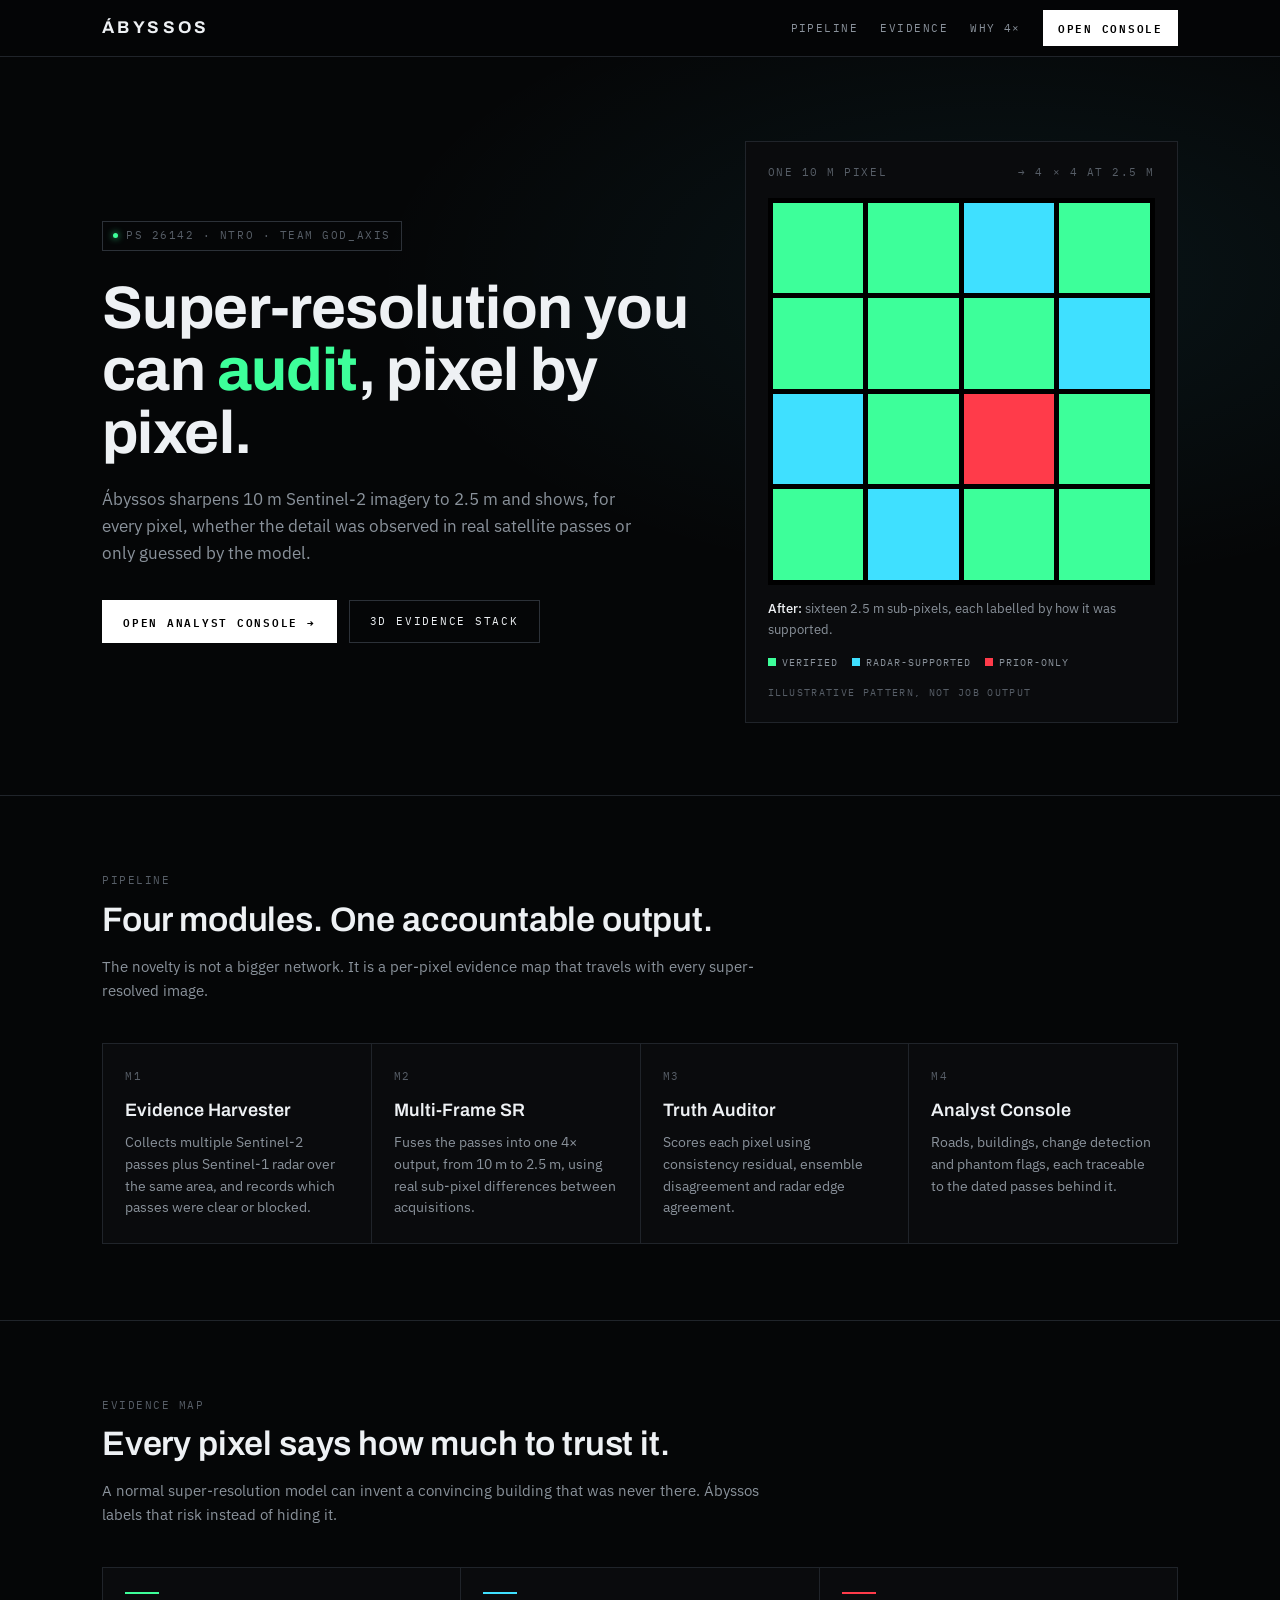
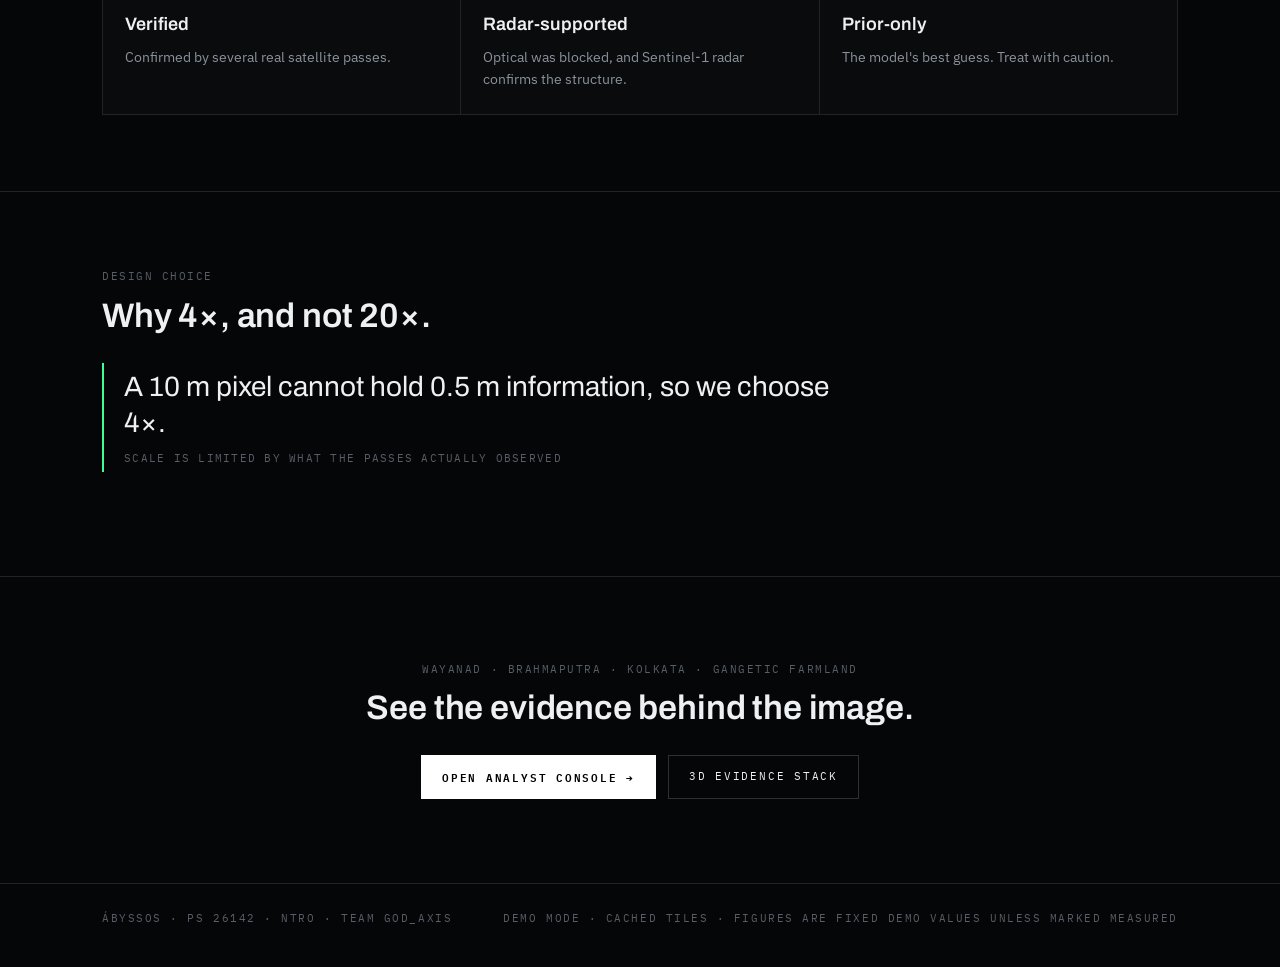
==== commit e1528222: "Add landing page, 3D viewer, Pixel Lens and console theme layer" ====
--- a/index.html
+++ b/index.html
@@ -3,1275 +3,201 @@
 <head>
 <meta charset="utf-8">
 <meta name="viewport" content="width=device-width, initial-scale=1, viewport-fit=cover">
-<meta name="description" content="Ábyssos analyst console — evidence-grounded super-resolution for medium-resolution satellite imagery. PS 26142 · NTRO · Team God_Axis.">
-<style>
-  :root{ color-scheme: dark; padding-top: env(safe-area-inset-top, 0px); padding-bottom: env(safe-area-inset-bottom, 0px); }
-  body{ margin:0; font-family: system-ui, -apple-system, "Segoe UI", sans-serif; font-size:14px; background:#050607; }
-  img{ max-width:100%; }
-  [hidden]{ display:none !important; }
-</style>
-<title>Ábyssos Console</title>
+<meta name="description" content="Ábyssos: evidence-grounded super-resolution for 10 m Sentinel-2 imagery. PS 26142 · NTRO · Team God_Axis.">
+<title>Ábyssos · Evidence-grounded super-resolution</title>
 <link rel="preconnect" href="https://fonts.googleapis.com">
 <link rel="preconnect" href="https://fonts.gstatic.com" crossorigin>
 <link rel="stylesheet" href="https://fonts.googleapis.com/css2?family=Archivo:wght@500;600;700&family=IBM+Plex+Mono:wght@400;500;600&family=IBM+Plex+Sans:wght@400;500;600&display=swap">
 <style>
 :root{
-  color-scheme: dark;
-  --bg:#050607;
-  --panel:#0A0B0D;
-  --panel-2:#101215;
-  --panel-3:#16191D;
-  --line:#20242A;
-  --line-2:#2C3138;
-  --text:#EEF1F4;
-  --muted:#8A929B;
-  --dim:#575E67;
-  --accent:#FFFFFF;
-  --ev-v:#3DFF9A;
-  --ev-s:#3FE0FF;
-  --ev-p:#FF3B4A;
-  --amber:#FFB020;
-  --violet:#B388FF;
-  --mono:"IBM Plex Mono", ui-monospace, SFMono-Regular, Menlo, monospace;
-  --sans:"IBM Plex Sans", system-ui, -apple-system, Segoe UI, sans-serif;
-  --disp:"Archivo", "IBM Plex Sans", system-ui, sans-serif;
+  color-scheme:dark;
+  --bg:#050607;--panel:#0A0B0D;--panel-2:#101215;--panel-3:#16191D;
+  --line:#20242A;--line-2:#2C3138;--text:#EEF1F4;--muted:#8A929B;--dim:#575E67;
+  --ev-v:#3DFF9A;--ev-s:#3FE0FF;--ev-p:#FF3B4A;--amber:#FFB020;
+  --mono:"IBM Plex Mono",ui-monospace,SFMono-Regular,Menlo,monospace;
+  --sans:"IBM Plex Sans",system-ui,-apple-system,"Segoe UI",sans-serif;
+  --disp:"Archivo","IBM Plex Sans",system-ui,sans-serif;
+  box-sizing:border-box;
+  padding-top:env(safe-area-inset-top,0px);padding-bottom:env(safe-area-inset-bottom,0px);
 }
 *{box-sizing:border-box}
-html,body{height:100%}
-body{
-  margin:0; background:var(--bg); color:var(--text);
-  font-family:var(--sans); font-size:13px; line-height:1.45;
-  -webkit-font-smoothing:antialiased;
+html{scroll-behavior:smooth;scroll-padding-top:70px}
+body{margin:0;background:var(--bg);color:var(--text);font-family:var(--sans);font-size:15px;line-height:1.6;-webkit-font-smoothing:antialiased}
+a{color:inherit;text-decoration:none}
+:focus-visible{outline:1px solid #fff;outline-offset:3px}
+.wrap{max-width:1120px;margin:0 auto;padding:0 22px}
+.mono{font-family:var(--mono);font-size:11px;letter-spacing:.14em;text-transform:uppercase;color:var(--dim)}
+
+/* nav */
+nav{position:sticky;top:0;z-index:10;background:rgba(5,6,7,.88);backdrop-filter:blur(10px);border-bottom:1px solid var(--line)}
+nav .wrap{display:flex;align-items:center;gap:22px;height:56px}
+.wm{font-family:var(--disp);font-weight:700;font-size:17px;letter-spacing:.2em;text-transform:uppercase}
+.sp{flex:1}
+nav a.l{font-family:var(--mono);font-size:10.5px;letter-spacing:.14em;text-transform:uppercase;color:var(--muted)}
+nav a.l:hover{color:var(--text)}
+.btn{display:inline-flex;align-items:center;gap:8px;font-family:var(--mono);font-size:11px;letter-spacing:.16em;text-transform:uppercase;padding:12px 20px;border:1px solid var(--line-2);color:var(--text);transition:background .15s,color .15s,border-color .15s}
+.btn:hover{border-color:#fff}
+.btn.pri{background:#fff;color:#000;border-color:#fff;font-weight:600}
+.btn.pri:hover{background:var(--ev-v);border-color:var(--ev-v)}
+nav .btn{padding:8px 14px}
+
+/* hero */
+.hero{padding:84px 0 72px;border-bottom:1px solid var(--line);background:radial-gradient(70% 60% at 78% 30%,rgba(63,224,255,.07),transparent 70%)}
+.hero .wrap{display:grid;grid-template-columns:1.15fr .85fr;gap:56px;align-items:center}
+.tag{display:inline-flex;align-items:center;gap:8px;border:1px solid var(--line-2);padding:5px 10px;margin-bottom:26px}
+.tag i{width:5px;height:5px;border-radius:50%;background:var(--ev-v);box-shadow:0 0 7px var(--ev-v)}
+h1{font-family:var(--disp);font-weight:700;font-size:clamp(34px,5.4vw,60px);line-height:1.04;letter-spacing:-.01em;margin:0 0 22px}
+h1 em{font-style:normal;color:var(--ev-v)}
+.lede{color:var(--muted);font-size:17px;max-width:540px;margin:0 0 32px}
+.cta{display:flex;flex-wrap:wrap;gap:12px}
+
+/* pixel visual */
+.vis{border:1px solid var(--line);background:var(--panel);padding:22px}
+.vis .hd{display:flex;justify-content:space-between;margin-bottom:16px}
+.px{aspect-ratio:1;display:grid;grid-template-columns:repeat(4,1fr);gap:0;background:#000;padding:0;transition:gap .7s cubic-bezier(.2,.8,.2,1),padding .7s}
+.px.split{gap:5px;padding:5px}
+.c{background:#3a3f46;transition:background .7s;transition-delay:calc(var(--i)*35ms)}
+.px.split .c{background:var(--k)}
+.cap{margin-top:14px;font-size:13px;color:var(--muted);min-height:42px}
+.cap b{color:var(--text);font-weight:500}
+.legend{display:flex;flex-wrap:wrap;gap:14px;margin-top:14px;font-family:var(--mono);font-size:10px;letter-spacing:.1em;text-transform:uppercase;color:var(--muted)}
+.legend span::before{content:"";display:inline-block;width:8px;height:8px;margin-right:6px;background:var(--k)}
+
+/* sections */
+section{padding:76px 0;border-bottom:1px solid var(--line)}
+h2{font-family:var(--disp);font-weight:600;font-size:clamp(24px,3.2vw,34px);line-height:1.15;margin:10px 0 16px;letter-spacing:-.005em}
+.sub{color:var(--muted);max-width:660px;margin:0 0 40px}
+.grid{display:grid;gap:1px;background:var(--line);border:1px solid var(--line)}
+.g4{grid-template-columns:repeat(4,1fr)}
+.g3{grid-template-columns:repeat(3,1fr)}
+.card{background:var(--panel);padding:24px 22px}
+.card:hover{background:var(--panel-2)}
+.card .n{font-family:var(--mono);font-size:11px;letter-spacing:.14em;color:var(--dim)}
+.card h3{font-family:var(--disp);font-weight:600;font-size:18px;margin:10px 0 8px}
+.card p{margin:0;color:var(--muted);font-size:13.5px}
+.card .bar{height:2px;width:34px;background:var(--k,#fff);margin-bottom:16px}
+.quote{border-left:2px solid var(--ev-v);padding:6px 0 6px 20px;font-family:var(--disp);font-size:clamp(20px,2.6vw,28px);line-height:1.3;max-width:760px}
+.quote small{display:block;margin-top:10px;font-family:var(--mono);font-size:10.5px;letter-spacing:.12em;text-transform:uppercase;color:var(--dim)}
+.cta-band{text-align:center;padding:84px 0}
+.cta-band .cta{justify-content:center}
+footer{padding:26px 0 40px}
+footer .wrap{display:flex;flex-wrap:wrap;gap:12px 28px;justify-content:space-between}
+
+@media(max-width:900px){
+  .hero .wrap{grid-template-columns:1fr;gap:40px}
+  .g4{grid-template-columns:repeat(2,1fr)}
+  .g3{grid-template-columns:1fr}
+  nav a.l{display:none}
 }
-button,select,input{font:inherit;color:inherit}
-button{background:none;border:0;cursor:pointer}
-:focus-visible{outline:1px solid var(--accent);outline-offset:2px}
-
-.app{height:100%;display:flex;flex-direction:column;min-height:0}
-
-/* ── header ───────────────────────────────────── */
-.top{
-  flex:0 0 auto; display:flex; align-items:center; gap:14px;
-  padding:0 14px; padding-top:env(safe-area-inset-top,0px);
-  height:calc(54px + env(safe-area-inset-top,0px));
-  background:var(--panel); border-bottom:1px solid var(--line);
-}
-.wm{display:flex;align-items:baseline;gap:9px;min-width:0}
-.wm b{
-  font-family:var(--disp); font-weight:700; font-size:17px;
-  letter-spacing:.20em; text-transform:uppercase; white-space:nowrap;
-}
-.wm span{
-  font-family:var(--mono); font-size:9.5px; letter-spacing:.14em;
-  color:var(--dim); text-transform:uppercase; white-space:nowrap;
-}
-.top .sp{flex:1}
-.ctl{
-  display:flex;align-items:center;gap:6px;
-  background:var(--panel-2); border:1px solid var(--line);
-  padding:5px 8px; height:30px;
-}
-.ctl label{
-  font-family:var(--mono);font-size:9px;letter-spacing:.14em;
-  color:var(--dim);text-transform:uppercase;
-}
-.ctl select{
-  background:none;border:0;font-family:var(--mono);font-size:11px;
-  letter-spacing:.02em;padding:0;cursor:pointer;max-width:180px;
-}
-.tabs{display:flex;border:1px solid var(--line);height:30px}
-.tabs button{
-  font-family:var(--mono);font-size:10px;letter-spacing:.16em;
-  text-transform:uppercase;padding:0 13px;color:var(--dim);
-}
-.tabs button[aria-selected="true"]{background:var(--accent);color:#000;font-weight:600}
-.pill{
-  font-family:var(--mono);font-size:9px;letter-spacing:.14em;text-transform:uppercase;
-  border:1px solid var(--line-2);padding:4px 8px;color:var(--muted);
-  display:flex;align-items:center;gap:6px;white-space:nowrap;
-}
-.dot{width:5px;height:5px;border-radius:50%;background:var(--ev-v);box-shadow:0 0 7px var(--ev-v)}
-
-/* ── quick jump ───────────────────────────────── */
-.jump{
-  flex:0 0 auto;display:flex;align-items:center;gap:0;
-  background:var(--bg);border-bottom:1px solid var(--line);
-  overflow-x:auto;scrollbar-width:none;
-}
-.jump::-webkit-scrollbar{display:none}
-.jump b{
-  font-family:var(--mono);font-size:9px;letter-spacing:.14em;color:var(--dim);
-  text-transform:uppercase;padding:0 12px;white-space:nowrap;font-weight:400;
-}
-.jump button{
-  font-family:var(--mono);font-size:10.5px;letter-spacing:.08em;
-  padding:8px 14px;color:var(--muted);border-left:1px solid var(--line);
-  white-space:nowrap;position:relative;
-}
-.jump button kbd{
-  font-family:var(--mono);font-size:8.5px;color:var(--dim);
-  border:1px solid var(--line-2);padding:0 3px;margin-right:6px;
-}
-.jump button[aria-current="true"]{color:var(--text);background:var(--panel-2)}
-.jump button[aria-current="true"]::after{
-  content:"";position:absolute;left:0;right:0;bottom:-1px;height:1px;background:var(--accent);
-}
-
-/* ── body ─────────────────────────────────────── */
-.body{flex:1 1 auto;display:flex;min-height:0}
-.side{
-  flex:0 0 268px;background:var(--panel);border-right:1px solid var(--line);
-  overflow-y:auto;display:flex;flex-direction:column;
-}
-.blk{padding:14px;border-bottom:1px solid var(--line)}
-.blk h3{
-  margin:0 0 10px;font-family:var(--mono);font-size:9px;font-weight:500;
-  letter-spacing:.20em;text-transform:uppercase;color:var(--dim);
-  display:flex;justify-content:space-between;align-items:center;
-}
-
-/* layers */
-.layer{display:flex;align-items:center;gap:9px;padding:5px 0;cursor:pointer;font-size:12px}
-.layer:hover{color:#fff}
-.box{
-  width:13px;height:13px;flex:0 0 auto;border:1px solid var(--line-2);
-  display:grid;place-items:center;background:var(--panel-2);
-}
-.box.rnd{border-radius:50%}
-.layer[aria-pressed="true"] .box{background:var(--accent);border-color:var(--accent)}
-.layer[aria-pressed="true"] .box::after{
-  content:"";width:5px;height:5px;background:#000;
-}
-.layer .k{margin-left:auto;font-family:var(--mono);font-size:8.5px;color:var(--dim)}
-
-/* evidence bar */
-.evbar{display:flex;height:22px;width:100%;border:1px solid var(--line);margin-bottom:9px;overflow:hidden}
-.evbar button{height:100%;position:relative;transition:filter .12s}
-.evbar button:hover{filter:brightness(1.35)}
-.evbar button[aria-pressed="true"]{box-shadow:inset 0 0 0 1px #000, inset 0 0 0 2px currentColor}
-.evrow{display:flex;align-items:center;gap:8px;padding:5px 0;font-size:11.5px;cursor:pointer}
-.sw{width:9px;height:9px;flex:0 0 auto}
-.evrow .pc{margin-left:auto;font-family:var(--mono);font-size:11px;font-variant-numeric:tabular-nums}
-.evrow[aria-pressed="true"]{color:#fff}
-.evrow .nm{letter-spacing:.02em}
-.defs{margin:10px 0 0;padding:10px 0 0;border-top:1px solid var(--line);font-size:11px;color:var(--muted)}
-.defs p{margin:0 0 7px;line-height:1.5}
-.defs p:last-child{margin:0}
-.defs b{color:var(--text);font-weight:600}
-.measured{
-  font-family:var(--mono);font-size:8.5px;letter-spacing:.1em;color:var(--dim);
-  text-transform:uppercase;margin-top:9px;
-}
-
-/* opacity */
-input[type=range]{
-  -webkit-appearance:none;appearance:none;width:100%;height:2px;background:var(--line-2);
-  margin:9px 0;cursor:pointer;
-}
-input[type=range]::-webkit-slider-thumb{
-  -webkit-appearance:none;width:11px;height:11px;background:var(--accent);border-radius:0;
-}
-input[type=range]::-moz-range-thumb{width:11px;height:11px;background:var(--accent);border:0;border-radius:0}
-
-/* api block */
-.api{margin-top:auto}
-.ep{display:flex;align-items:center;gap:7px;font-family:var(--mono);font-size:9.5px;color:var(--muted);padding:3px 0}
-.ep i{font-style:normal;color:var(--dim);width:30px;flex:0 0 auto}
-.ep u{margin-left:auto;text-decoration:none;color:var(--ev-v);font-size:8.5px}
-.flip{
-  margin-top:10px;background:#000;border:1px solid var(--line);padding:8px;
-  font-family:var(--mono);font-size:9.5px;color:var(--muted);line-height:1.6;
-  overflow-x:auto;white-space:pre;
-}
-.flip em{color:var(--ev-p);font-style:normal}
-.flip s{color:var(--dim);text-decoration:none}
-
-/* ── stage ────────────────────────────────────── */
-.stage{flex:1 1 auto;display:flex;flex-direction:column;min-width:0;min-height:0;position:relative}
-.mapwrap{flex:1 1 auto;position:relative;min-height:0;background:#000;overflow:hidden;cursor:crosshair}
-#map{display:block;width:100%;height:100%}
-
-.ov{position:absolute;pointer-events:none;font-family:var(--mono)}
-.ov.tl{top:12px;left:12px}
-.ov.tr{top:12px;right:12px;text-align:right}
-.ov.bl{bottom:12px;left:12px}
-.ov.br{bottom:12px;right:12px;text-align:right}
-.tag{
-  display:inline-block;background:rgba(5,6,7,.8);border:1px solid var(--line);
-  padding:4px 8px;font-size:9.5px;letter-spacing:.12em;text-transform:uppercase;
-  color:var(--muted);margin-bottom:5px;
-}
-.tag strong{color:var(--text);font-weight:600}
-.scalebar{display:flex;flex-direction:column;align-items:flex-start;gap:3px}
-.scaleline{height:6px;border:1px solid var(--text);border-top:0;background:rgba(5,6,7,.6)}
-.scaletxt{font-size:9.5px;color:var(--text);letter-spacing:.08em}
-.methodlbl{
-  position:absolute;top:76px;font-size:9.5px;letter-spacing:.14em;text-transform:uppercase;
-  background:rgba(5,6,7,.82);border:1px solid var(--line);padding:4px 9px;color:var(--muted);
-  pointer-events:none;font-family:var(--mono);
-}
-#lblL{left:12px;transform:translateX(-100%)}
-#lblR{left:12px;color:var(--text)}
-
-#swipe{
-  position:absolute;top:0;bottom:0;width:2px;background:var(--accent);
-  transform:translateX(-1px);cursor:ew-resize;touch-action:none;
-}
-#swipe::before{
-  content:"";position:absolute;top:50%;left:50%;transform:translate(-50%,-50%);
-  width:30px;height:30px;border:1px solid var(--accent);background:rgba(5,6,7,.85);
-}
-#swipe::after{
-  content:"◀  ▶";position:absolute;top:50%;left:50%;transform:translate(-50%,-50%);
-  font-family:var(--mono);font-size:8px;letter-spacing:.02em;color:var(--accent);white-space:nowrap;
-}
-
-/* frame strip */
-.frames{
-  flex:0 0 auto;background:var(--panel);border-top:1px solid var(--line);
-  padding:9px 12px;display:flex;align-items:center;gap:8px;overflow-x:auto;scrollbar-width:thin;
-}
-.frames>h3{
-  margin:0 10px 0 0;font-family:var(--mono);font-size:9px;font-weight:500;letter-spacing:.18em;
-  text-transform:uppercase;color:var(--dim);white-space:nowrap;
-}
-.fr{
-  flex:0 0 auto;border:1px solid var(--line);background:var(--panel-2);
-  padding:4px;display:flex;flex-direction:column;gap:3px;align-items:center;min-width:64px;
-}
-.fr canvas{display:block;width:54px;height:54px;background:#000}
-.fr .d{font-family:var(--mono);font-size:8.5px;letter-spacing:.04em;color:var(--muted)}
-.fr .c{font-family:var(--mono);font-size:8.5px;color:var(--dim);font-variant-numeric:tabular-nums}
-.fr.off{opacity:.42}
-.fr.off .c{color:var(--ev-p)}
-.fr[aria-pressed="true"]{border-color:var(--accent)}
-
-/* attribution */
-.attr{
-  position:absolute;left:0;right:0;bottom:0;background:var(--panel);
-  border-top:1px solid var(--line-2);transform:translateY(101%);
-  transition:transform .18s cubic-bezier(.2,.7,.3,1);z-index:6;max-height:74%;overflow-y:auto;
-}
-.attr.open{transform:translateY(0)}
-.attr-h{
-  display:flex;align-items:center;gap:11px;padding:11px 14px;border-bottom:1px solid var(--line);
-  flex-wrap:wrap;
-}
-.attr-h .t{font-family:var(--mono);font-size:12px;letter-spacing:.05em}
-.attr-h .t b{font-weight:600;text-transform:uppercase;letter-spacing:.12em}
-.badge{
-  font-family:var(--mono);font-size:9px;letter-spacing:.14em;text-transform:uppercase;
-  padding:3px 8px;color:#000;font-weight:600;
-}
-.attr-h .x{margin-left:auto;color:var(--muted);font-size:16px;line-height:1;padding:2px 6px}
-.attr-b{padding:13px 14px;display:flex;gap:26px;flex-wrap:wrap}
-.stat .l{font-family:var(--mono);font-size:8.5px;letter-spacing:.16em;text-transform:uppercase;color:var(--dim)}
-.stat .v{font-family:var(--mono);font-size:19px;font-variant-numeric:tabular-nums;margin-top:2px}
-.thumbs{display:flex;gap:6px;flex-wrap:wrap;padding:0 14px 6px}
-.th{border:1px solid var(--line);background:var(--panel-2);padding:3px;cursor:pointer}
-.th canvas{display:block;width:58px;height:58px;background:#000}
-.th .d{font-family:var(--mono);font-size:8.5px;color:var(--muted);text-align:center;margin-top:3px}
-.th:hover{border-color:var(--accent)}
-.miss{padding:0 14px 14px;font-size:11.5px;color:var(--muted);font-family:var(--mono)}
-.miss span{color:var(--ev-p)}
-.warn{
-  margin:0 14px 14px;padding:10px 12px;border:1px solid var(--ev-p);
-  background:rgba(255,59,74,.07);font-size:12px;color:#FFD5D8;
-}
-.warn b{color:var(--ev-p)}
-
-/* ── results ──────────────────────────────────── */
-.results{flex:1 1 auto;overflow-y:auto;padding:22px;background:var(--bg)}
-.results-in{max-width:1020px;margin:0 auto;display:flex;flex-direction:column;gap:26px}
-.results h2{
-  font-family:var(--disp);font-size:13px;font-weight:600;letter-spacing:.18em;
-  text-transform:uppercase;margin:0 0 4px;
-}
-.results .sub{font-size:12px;color:var(--muted);margin:0 0 13px;max-width:62ch}
-table{border-collapse:collapse;width:100%;font-family:var(--mono);font-size:11px}
-th,td{
-  text-align:right;padding:7px 9px;border-bottom:1px solid var(--line);
-  font-variant-numeric:tabular-nums;white-space:nowrap;
-}
-th:first-child,td:first-child{text-align:left}
-thead th{
-  font-size:8.5px;letter-spacing:.14em;text-transform:uppercase;color:var(--dim);font-weight:500;
-  border-bottom:1px solid var(--line-2);
-}
-tbody tr.us td{background:var(--panel-2);color:var(--text)}
-tbody tr.us td:first-child{font-weight:600}
-td.n{color:var(--dim)}
-.best{color:var(--ev-v)}
-.tw{overflow-x:auto;border:1px solid var(--line);background:var(--panel)}
-.charts{display:grid;grid-template-columns:repeat(auto-fit,minmax(320px,1fr));gap:18px}
-.card{border:1px solid var(--line);background:var(--panel);padding:16px}
-.card h4{
-  margin:0 0 3px;font-family:var(--mono);font-size:10px;letter-spacing:.14em;
-  text-transform:uppercase;font-weight:500;
-}
-.card p{margin:0 0 12px;font-size:11.5px;color:var(--muted)}
-.card svg{width:100%;height:auto;display:block}
-
-.foot{
-  flex:0 0 auto;display:flex;align-items:center;gap:14px;flex-wrap:wrap;
-  padding:7px 14px;padding-bottom:calc(7px + env(safe-area-inset-bottom,0px));
-  border-top:1px solid var(--line);background:var(--panel);
-  font-family:var(--mono);font-size:9px;letter-spacing:.1em;color:var(--dim);text-transform:uppercase;
-}
-.foot kbd{border:1px solid var(--line-2);padding:0 4px;color:var(--muted)}
-
-@media (max-width:900px){
-  .app{height:auto;min-height:100%}
-  .body{flex-direction:column}
-  .side{flex:0 0 auto;width:100%;border-right:0;border-bottom:1px solid var(--line);order:2}
-  .stage{order:1}
-  .mapwrap{height:min(62vh,440px);flex:0 0 auto}
-  .top{flex-wrap:wrap;height:auto;padding-bottom:9px;gap:9px}
-  .top .sp{display:none}
-  .wm{width:100%}
-}
-@media (prefers-reduced-motion:reduce){
-  *{transition:none!important;animation:none!important}
-}
+@media(max-width:520px){.g4{grid-template-columns:1fr}.hero{padding-top:52px}}
+@media(prefers-reduced-motion:reduce){*{transition:none!important;scroll-behavior:auto!important}}
 </style>
-
 </head>
 <body>
-<div class="app">
-  <header class="top">
-    <div class="wm"><b>Ábyssos</b><span>PS 26142 · NTRO · Team God_Axis</span></div>
+<nav>
+  <div class="wrap">
+    <a class="wm" href="#top">Ábyssos</a>
     <div class="sp"></div>
-    <div class="ctl"><label for="aoi">AOI</label><select id="aoi"></select></div>
-    <div class="ctl"><label for="cmp">Compare</label><select id="cmp">
-      <option value="lr">Sentinel-2 LR (bicubic)</option>
-      <option value="esrgan">Real-ESRGAN</option>
-      <option value="swinir">SwinIR</option>
-      <option value="prev">Ábyssos SR · Mar window</option>
-    </select></div>
-    <div class="tabs" role="tablist">
-      <button id="tabMap" role="tab" aria-selected="true">Map</button>
-      <button id="tabRes" role="tab" aria-selected="false">Results</button>
-    </div>
-    <div class="pill" id="apiPill"><span class="dot"></span>Mock API</div>
-  </header>
-
-  <nav class="jump" id="jump"><b>Quick jump</b></nav>
-
-  <div class="body">
-    <aside class="side">
-      <div class="blk">
-        <h3>Layers</h3>
-        <div id="layers"></div>
-        <h3 style="margin-top:14px">Evidence opacity</h3>
-        <input type="range" id="op" min="0" max="100" value="48" aria-label="Evidence overlay opacity">
-        <div style="display:flex;justify-content:space-between;font-family:var(--mono);font-size:9px;color:var(--dim)">
-          <span>Image</span><span id="opv">48%</span><span>Truth</span>
-        </div>
+    <a class="l" href="#pipeline">Pipeline</a>
+    <a class="l" href="#evidence">Evidence</a>
+    <a class="l" href="#why4x">Why 4×</a>
+    <a class="btn pri" href="console.html">Open console</a>
+  </div>
+</nav>
+
+<header class="hero" id="top">
+  <div class="wrap">
+    <div>
+      <div class="tag mono"><i></i>PS 26142 · NTRO · Team God_Axis</div>
+      <h1>Super-resolution you can <em>audit</em>, pixel by pixel.</h1>
+      <p class="lede">Ábyssos sharpens 10 m Sentinel-2 imagery to 2.5 m and shows, for every pixel, whether the detail was observed in real satellite passes or only guessed by the model.</p>
+      <div class="cta">
+        <a class="btn pri" href="console.html">Open analyst console →</a>
+        <a class="btn" href="viewer3d.html">3D evidence stack</a>
       </div>
-
-      <div class="blk">
-        <h3>Evidence <span id="evClick" style="color:var(--dim);text-transform:none;letter-spacing:0;font-size:9.5px">click to isolate</span></h3>
-        <div class="evbar" id="evbar">
-          <button data-c="V" style="color:var(--ev-v);background:var(--ev-v)" title="Verified"></button>
-          <button data-c="S" style="color:var(--ev-s);background:var(--ev-s)" title="Radar-supported"></button>
-          <button data-c="P" style="color:var(--ev-p);background:var(--ev-p)" title="Prior-only"></button>
-        </div>
-        <button class="evrow" data-c="V" aria-pressed="false"><i class="sw" style="background:var(--ev-v)"></i><span class="nm">Verified</span><span class="pc" id="pcV">—</span></button>
-        <button class="evrow" data-c="S" aria-pressed="false"><i class="sw" style="background:var(--ev-s)"></i><span class="nm">Radar-supported</span><span class="pc" id="pcS">—</span></button>
-        <button class="evrow" data-c="P" aria-pressed="false"><i class="sw" style="background:var(--ev-p)"></i><span class="nm">Prior-only</span><span class="pc" id="pcP">—</span></button>
-        <div class="defs">
-          <p><b>Verified</b> — confirmed by several real satellite passes.</p>
-          <p><b>Radar-supported</b> — optical was blocked; Sentinel-1 radar confirms the structure.</p>
-          <p><b>Prior-only</b> — the model's best guess. Treat with caution.</p>
-        </div>
-        <div class="measured" id="measured">Measured from the rendered map</div>
+    </div>
+    <div class="vis" aria-label="One 10 metre pixel splitting into sixteen 2.5 metre sub-pixels coloured by evidence class">
+      <div class="hd mono"><span>One 10 m pixel</span><span>→ 4 × 4 at 2.5 m</span></div>
+      <div class="px" id="px"></div>
+      <div class="cap" id="cap"></div>
+      <div class="legend">
+        <span style="--k:var(--ev-v)">Verified</span>
+        <span style="--k:var(--ev-s)">Radar-supported</span>
+        <span style="--k:var(--ev-p)">Prior-only</span>
       </div>
-
-      <div class="blk api">
-        <h3>API <span style="color:var(--dim);text-transform:none;letter-spacing:0;font-size:9.5px">src/api/client.js</span></h3>
-        <div class="ep"><i>GET</i>/aois<u>200</u></div>
-        <div class="ep"><i>GET</i>/result/{job}<u>200</u></div>
-        <div class="ep"><i>POST</i>/attribute/{job}<u>200</u></div>
-        <div class="ep"><i>GET</i>/tile/{job}/sr/{z}/{x}/{y}<u>mock</u></div>
-        <div class="ep"><i>GET</i>/tile/{job}/evidence/{z}/{x}/{y}<u>mock</u></div>
-        <div class="flip"><s>const API =</s> <em>"http://localhost:8000"</em>
-<s>// one line flips mock → engine</s></div>
-      </div>
-    </aside>
-
-    <main class="stage" id="stageMap">
-      <div class="mapwrap" id="mapwrap">
-        <canvas id="map"></canvas>
-        <div class="methodlbl" id="lblL">Sentinel-2 LR · 10 m</div>
-        <div class="methodlbl" id="lblR">Ábyssos SR · 2.5 m (4× from 10 m)</div>
-        <div id="swipe"></div>
-        <div class="ov tl" id="ovAoi"></div>
-        <div class="ov tr" id="ovState"></div>
-        <div class="ov bl">
-          <div class="scalebar">
-            <div class="scaleline" id="sbline" style="width:120px"></div>
-            <div class="scaletxt" id="sbtxt">500 m</div>
-          </div>
-        </div>
-        <div class="ov br"><div class="tag" id="ovCur">—</div></div>
-
-        <section class="attr" id="attr" aria-live="polite">
-          <div class="attr-h">
-            <div class="t" id="atTitle"><b>Building</b> at 22.583°N, 88.441°E</div>
-            <span class="badge" id="atBadge">Verified</span>
-            <button class="x" id="atClose" aria-label="Close attribution">×</button>
-          </div>
-          <div class="attr-b">
-            <div class="stat"><div class="l">Supporting passes</div><div class="v" id="atFrames">6 / 8</div></div>
-            <div class="stat"><div class="l">Radar agreement</div><div class="v" id="atSar">0.82</div></div>
-            <div class="stat"><div class="l">Consistency residual</div><div class="v" id="atRes">0.031</div></div>
-            <div class="stat"><div class="l">Ensemble spread</div><div class="v" id="atSpread">0.09</div></div>
-          </div>
-          <div class="thumbs" id="atThumbs"></div>
-          <div class="miss" id="atMiss"></div>
-          <div class="warn" id="atWarn" hidden><b>No observation supports this feature.</b> The model generated it. Do not act on it alone.</div>
-        </section>
-      </div>
-
-      <div class="frames" id="frames"><h3>Passes used</h3></div>
-    </main>
-
-    <main class="results" id="stageRes" hidden>
-      <div class="results-in">
-        <section>
-          <h2>Benchmark · WorldStrat + Indian AOIs</h2>
-          <p class="sub">Rendered from the eval harness JSON. Unmeasured cells render as <span style="font-family:var(--mono);color:var(--dim)">—</span>, never as a placeholder number.</p>
-          <div class="tw"><table id="tblMain"></table></div>
-        </section>
-        <div class="charts">
-          <div class="card">
-            <h4>K-sweep · the thesis</h4>
-            <p>Road IoU against the number of real passes fused. More observed evidence, better result.</p>
-            <div id="chartK"></div>
-          </div>
-          <div class="card">
-            <h4>Auditor reliability</h4>
-            <p>ROC of the auditor score against true per-pixel error. AUROC 0.91.</p>
-            <div id="chartR"></div>
-          </div>
-        </div>
-        <section>
-          <h2>Ablation</h2>
-          <p class="sub">Each component removed from the full system, everything else held fixed.</p>
-          <div class="tw"><table id="tblAbl"></table></div>
-        </section>
-      </div>
-    </main>
-  </div>
-
-  <footer class="foot">
-    <span><kbd>1</kbd>–<kbd>5</kbd> jump</span>
-    <span><kbd>E</kbd> evidence</span>
-    <span><kbd>W</kbd> swipe</span>
-    <span><kbd>P</kbd> phantoms</span>
-    <span><kbd>Esc</kbd> close panel</span>
-    <span style="margin-left:auto" id="footState">Demo mode · cached tiles · no network</span>
-  </footer>
-</div>
+      <div class="mono" style="margin-top:14px;font-size:9.5px">Illustrative pattern, not job output</div>
+    </div>
+  </div>
+</header>
+
+<section id="pipeline">
+  <div class="wrap">
+    <div class="mono">Pipeline</div>
+    <h2>Four modules. One accountable output.</h2>
+    <p class="sub">The novelty is not a bigger network. It is a per-pixel evidence map that travels with every super-resolved image.</p>
+    <div class="grid g4">
+      <div class="card"><div class="n">M1</div><h3>Evidence Harvester</h3><p>Collects multiple Sentinel-2 passes plus Sentinel-1 radar over the same area, and records which passes were clear or blocked.</p></div>
+      <div class="card"><div class="n">M2</div><h3>Multi-Frame SR</h3><p>Fuses the passes into one 4× output, from 10 m to 2.5 m, using real sub-pixel differences between acquisitions.</p></div>
+      <div class="card"><div class="n">M3</div><h3>Truth Auditor</h3><p>Scores each pixel using consistency residual, ensemble disagreement and radar edge agreement.</p></div>
+      <div class="card"><div class="n">M4</div><h3>Analyst Console</h3><p>Roads, buildings, change detection and phantom flags, each traceable to the dated passes behind it.</p></div>
+    </div>
+  </div>
+</section>
+
+<section id="evidence">
+  <div class="wrap">
+    <div class="mono">Evidence map</div>
+    <h2>Every pixel says how much to trust it.</h2>
+    <p class="sub">A normal super-resolution model can invent a convincing building that was never there. Ábyssos labels that risk instead of hiding it.</p>
+    <div class="grid g3">
+      <div class="card" style="--k:var(--ev-v)"><div class="bar"></div><h3>Verified</h3><p>Confirmed by several real satellite passes.</p></div>
+      <div class="card" style="--k:var(--ev-s)"><div class="bar"></div><h3>Radar-supported</h3><p>Optical was blocked, and Sentinel-1 radar confirms the structure.</p></div>
+      <div class="card" style="--k:var(--ev-p)"><div class="bar"></div><h3>Prior-only</h3><p>The model's best guess. Treat with caution.</p></div>
+    </div>
+  </div>
+</section>
+
+<section id="why4x">
+  <div class="wrap">
+    <div class="mono">Design choice</div>
+    <h2>Why 4×, and not 20×.</h2>
+    <p class="quote">A 10 m pixel cannot hold 0.5 m information, so we choose 4×.
+      <small>Scale is limited by what the passes actually observed</small></p>
+  </div>
+</section>
+
+<section class="cta-band">
+  <div class="wrap">
+    <div class="mono">Wayanad · Brahmaputra · Kolkata · Gangetic farmland</div>
+    <h2>See the evidence behind the image.</h2>
+    <div class="cta" style="margin-top:28px">
+      <a class="btn pri" href="console.html">Open analyst console →</a>
+      <a class="btn" href="viewer3d.html">3D evidence stack</a>
+    </div>
+  </div>
+</section>
+
+<footer>
+  <div class="wrap mono">
+    <span>Ábyssos · PS 26142 · NTRO · Team God_Axis</span>
+    <span>Demo mode · cached tiles · figures are fixed demo values unless marked measured</span>
+  </div>
+</footer>
 
 <script>
-"use strict";
-
-/* ═══ 1. DATA — every fetch would live here (src/api/client.js) ═══ */
-
-const AOIS = [
-  {id:"kolkata", key:"1", name:"Kolkata peri-urban",          bbox:[88.40,22.55,88.48,22.62], seed:41, cloud:0.10, kind:"urban"},
-  {id:"assam",   key:"2", name:"Brahmaputra floodplain",      bbox:[91.60,26.10,91.70,26.20], seed:77, cloud:0.58, kind:"flood"},
-  {id:"wayanad", key:"3", name:"Wayanad landslide zone",      bbox:[76.05,11.60,76.15,11.70], seed:13, cloud:0.32, kind:"hill"},
-  {id:"farm",    key:"4", name:"Gangetic smallholder farmland",bbox:[81.20,25.80,81.30,25.90],seed:5,  cloud:0.14, kind:"farm"},
-  {id:"phantom", key:"5", name:"Phantom test · confirmed empty",bbox:[81.35,25.60,81.45,25.70],seed:99,cloud:0.05, kind:"bare"}
-];
-
-const MOCK = {
-  aois: () => AOIS.map(a => ({id:a.id, name:a.name, bbox:a.bbox})),
-  result: (id) => {
-    const a = AOIS.find(x => x.id === id), r = rng(a.seed * 7);
-    const frames = Array.from({length:8}, (_,i) => {
-      const clear = Math.max(0.04, Math.min(0.99, 1 - a.cloud * (0.4 + 1.5 * r())));
-      const d = new Date(Date.UTC(2026, 2, 3 + 5*i));
-      return {k:i, date:d.toISOString().slice(0,10),
-              clear_fraction:+clear.toFixed(2), used:clear > 0.35};
-    });
-    return {job_id:`job_${id}`, frames, sar:{date:"2026-03-04", available:true, pol:["VV","VH"]}};
-  },
-  // attribute() is computed from the rendered evidence masks — see attribute()
-};
-
-const RESULTS = {
-  cols:["Road IoU","Bldg F1","Phantom /km²","Auditor AUROC","SAM°","cPSNR"],
-  rows:[
-    {m:"Bicubic ×4",        v:[0.31, 0.29, 0.0,  null, 0.9,  24.1]},
-    {m:"Real-ESRGAN",       v:[0.44, 0.51, 7.4,  null, 4.8,  23.3]},
-    {m:"SwinIR",            v:[0.47, 0.54, 2.9,  null, 2.6,  25.7]},
-    {m:"SR3 (diffusion)",   v:[0.46, 0.55, 6.1,  null, 5.2,  null]},
-    {m:"HighRes-net (MFSR)",v:[0.52, 0.57, 0.8,  null, 1.4,  26.9]},
-    {m:"Ábyssos",           v:[0.61, 0.66, 0.3,  0.91, 1.1,  27.8], us:true}
-  ],
-  best:[0.61, 0.66, 0.0, 0.91, 0.9, 27.8],
-  lowerBetter:[false,false,true,false,true,false],
-  abl:{
-    cols:["Road IoU","Phantom /km²","AUROC"],
-    rows:[
-      {m:"Full system",              v:[0.61, 0.3, 0.91]},
-      {m:"− SAR branch",             v:[0.56, 0.5, 0.88]},
-      {m:"− multi-frame (K=1)",      v:[0.46, 2.6, 0.79]},
-      {m:"− consistency residual",   v:[0.60, 1.9, 0.71]},
-      {m:"− ensemble disagreement",  v:[0.61, 0.9, 0.83]},
-      {m:"− calibration sweep",      v:[0.61, 0.4, null]}
-    ]
-  },
-  ksweep:[[1,0.46],[2,0.51],[3,0.545],[4,0.572],[5,0.589],[6,0.599],[7,0.606],[8,0.61]],
-  roc:[[0,0],[0.03,0.30],[0.07,0.48],[0.12,0.63],[0.20,0.76],[0.32,0.86],[0.48,0.93],[0.68,0.97],[1,1]]
-};
-
-/* ═══ 2. SCENE SYNTHESIS (stands in for tiles from /tile/...) ═══ */
-
-function rng(s){ let a = s >>> 0; return () => { a |= 0; a = a + 0x6D2B79F5 | 0;
-  let t = Math.imul(a ^ a >>> 15, 1 | a); t = t + Math.imul(t ^ t >>> 7, 61 | t) ^ t;
-  return ((t ^ t >>> 14) >>> 0) / 4294967296; }; }
-
-function makeScene(aoi){
-  const r = rng(aoi.seed), S = {roads:[],builds:[],fields:[],water:[],phantoms:[],
-    prior:[], cloud:null, changes:[], scars:[]};
-  const pick = () => { const u = r(); return u < 0.80 ? "V" : u < 0.93 ? "S" : "P"; };
-
-  // cloud / radar region
-  S.cloud = {cx:0.26 + 0.48*r(), cy:0.24 + 0.5*r(),
-             rx:0.12 + 0.62*aoi.cloud, ry:0.10 + 0.56*aoi.cloud, rot:r()*3.14};
-  const inCloud = (x,y) => { if (!S.cloud) return false; const c = S.cloud;
-    const dx = (x-c.cx)/c.rx, dy = (y-c.cy)/c.ry; return dx*dx + dy*dy < 1; };
-
-  // prior-only blobs
-  const nP = aoi.kind === "bare" ? 2 : 3 + Math.floor(r()*3);
-  for (let i = 0; i < nP; i++){
-    const cx = 0.08 + 0.84*r(), cy = 0.08 + 0.84*r(), lobes = 2 + Math.floor(r()*3);
-    for (let j = 0; j < lobes; j++)
-      S.prior.push({cx:cx + (r()-0.5)*0.06, cy:cy + (r()-0.5)*0.05,
-                    rx:0.018 + 0.036*r(), ry:0.015 + 0.030*r(), rot:r()*3.14});
-  }
-
-  // fields / ground texture
-  const nF = aoi.kind === "farm" ? 46 : aoi.kind === "bare" ? 14 : 22;
-  for (let i = 0; i < nF; i++){
-    const w = 0.07 + 0.17*r(), h = 0.05 + 0.13*r();
-    S.fields.push({x:r()*(1-w), y:r()*(1-h), w, h, t:0.10 + 0.30*r(), a:(r()-0.5)*0.22});
-  }
-
-  // water
-  if (aoi.kind === "flood" || aoi.kind === "urban"){
-    const wide = aoi.kind === "flood";
-    const pts = [], n = 7, base = 0.30 + 0.4*r();
-    for (let i = 0; i <= n; i++) pts.push([i/n, base + Math.sin(i*1.25 + aoi.seed)*0.11 + (r()-0.5)*0.04]);
-    S.water.push({pts, w:wide ? 0.115 : 0.022});
-  }
-  if (aoi.kind === "hill"){
-    for (let i = 0; i < 3; i++){
-      const pts = [], n = 6, base = 0.2 + 0.25*i;
-      for (let j = 0; j <= n; j++) pts.push([j/n, base + Math.sin(j*1.9 + i)*0.05]);
-      S.scars.push({pts, w:0.018 + 0.03*r()});
-    }
-  }
-
-  // roads
-  const nR = aoi.kind === "bare" ? 0 : aoi.kind === "urban" ? 13 : aoi.kind === "farm" ? 8 : 6;
-  for (let i = 0; i < nR; i++){
-    const horiz = r() < 0.5, off = 0.06 + 0.88*r(), pts = [], n = 5;
-    for (let j = 0; j <= n; j++){
-      const t = j/n, wob = (r()-0.5)*0.05;
-      pts.push(horiz ? [t, off + wob] : [off + wob, t]);
-    }
-    const mid = pts[3];
-    S.roads.push({pts, w:0.0022 + 0.0045*r(), ev: inCloud(mid[0],mid[1]) ? "S" : pick()});
-  }
-
-  // buildings
-  const nB = aoi.kind === "urban" ? 150 : aoi.kind === "flood" ? 42 : aoi.kind === "farm" ? 30 : 0;
-  const cl = Array.from({length:Math.max(1,Math.round(nB/22))}, () => [0.1 + 0.8*r(), 0.1 + 0.8*r()]);
-  for (let i = 0; i < nB; i++){
-    const c = cl[Math.floor(r()*cl.length)];
-    const x = Math.min(0.97, Math.max(0.01, c[0] + (r()-0.5)*0.30));
-    const y = Math.min(0.97, Math.max(0.01, c[1] + (r()-0.5)*0.30));
-    S.builds.push({x, y, w:0.008 + 0.017*r(), h:0.008 + 0.016*r(), t:0.34 + 0.42*r(),
-      ev: inCloud(x,y) ? "S" : pick()});
-  }
-
-  // GAN phantoms (what Real-ESRGAN invents; Ábyssos flags or omits them)
-  const nPh = aoi.kind === "bare" ? 4 : 2;
-  for (let i = 0; i < nPh; i++){
-    const horiz = r() < 0.5, off = 0.15 + 0.7*r(), pts = [], n = 4;
-    for (let j = 0; j <= n; j++){ const t = 0.12 + 0.76*(j/n);
-      pts.push(horiz ? [t, off + (r()-0.5)*0.03] : [off + (r()-0.5)*0.03, t]); }
-    S.phantoms.push({pts, w:0.003 + 0.003*r()});
-    const m = pts[2]; S.prior.push({cx:m[0], cy:m[1], rr:0.05 + 0.03*r()});
-  }
-
-  // change detection polygons
-  const nC = aoi.kind === "bare" ? 1 : 5;
-  for (let i = 0; i < nC; i++){
-    const u = r();
-    S.changes.push({x:0.08 + 0.8*r(), y:0.08 + 0.8*r(), w:0.03 + 0.06*r(), h:0.03 + 0.05*r(),
-      t: u < 0.5 ? "new" : u < 0.78 ? "gone" : "unrel"});
-  }
-  return S;
-}
-
-/* ═══ 3. RASTER RENDERING ═══ */
-
-let noisePat = null;
-function noise(){
-  if (noisePat) return noisePat;
-  const c = document.createElement("canvas"); c.width = c.height = 128;
-  const x = c.getContext("2d"), d = x.createImageData(128,128);
-  for (let i = 0; i < d.data.length; i += 4){
-    const v = 118 + (Math.random()-0.5)*80;
-    d.data[i] = d.data[i+1] = d.data[i+2] = v; d.data[i+3] = 255;
-  }
-  x.putImageData(d,0,0); noisePat = c; return c;
-}
-
-const g = (v) => { const n = Math.round(Math.max(0, Math.min(255, v*255)));
-  return `rgb(${n},${n},${n})`; };
-
-function poly(ctx, pts, W, H, w){
-  ctx.beginPath();
-  pts.forEach((p,i) => i ? ctx.lineTo(p[0]*W, p[1]*H) : ctx.moveTo(p[0]*W, p[1]*H));
-  ctx.lineWidth = Math.max(0.6, w*W); ctx.lineCap = "round"; ctx.lineJoin = "round"; ctx.stroke();
-}
-
-/* mode: lr | sr | esrgan | swinir | prev ; opt.frame → per-pass jitter + cloud veil */
-function drawScene(ctx, W, H, S, mode, opt){
-  opt = opt || {};
-  const soft = mode === "swinir", fake = mode === "esrgan";
-  ctx.save();
-  if (opt.frame != null){
-    const r = rng(opt.frame * 991 + 3);
-    ctx.translate((r()-0.5)*W*0.006, (r()-0.5)*H*0.006);
-  }
-  ctx.fillStyle = g(0.13); ctx.fillRect(-W,-H,W*3,H*3);
-
-  // ground texture
-  S.fields.forEach(f => { ctx.fillStyle = g(f.t + (soft ? 0.03 : 0));
-    ctx.fillRect(f.x*W, f.y*H, f.w*W, f.h*H); });
-  if (!soft){
-    ctx.strokeStyle = "rgba(255,255,255,.10)"; ctx.lineWidth = 0.7;
-    S.fields.forEach(f => ctx.strokeRect(f.x*W, f.y*H, f.w*W, f.h*H));
-  }
-
-  ctx.strokeStyle = g(0.055); S.water.forEach(w => poly(ctx, w.pts, W, H, w.w));
-  ctx.strokeStyle = g(0.26);  S.scars.forEach(w => poly(ctx, w.pts, W, H, w.w));
-
-  ctx.strokeStyle = g(fake ? 0.80 : 0.62);
-  S.roads.forEach(rd => poly(ctx, rd.pts, W, H, rd.w));
-
-  S.builds.forEach(b => {
-    ctx.fillStyle = g(b.t + (fake ? 0.16 : 0));
-    ctx.fillRect(b.x*W, b.y*H, b.w*W, b.h*H);
-    if (!soft){ ctx.fillStyle = "rgba(0,0,0,.55)";
-      ctx.fillRect((b.x + b.w)*W, (b.y + b.h*0.25)*H, b.w*W*0.34, b.h*H); }
-  });
-
-  if (fake){ // the GAN's invented structures
-    ctx.strokeStyle = g(0.78);
-    S.phantoms.forEach(p => poly(ctx, p.pts, W, H, p.w));
-  }
-
-  // sensor grain
-  const np = ctx.createPattern(noise(), "repeat");
-  ctx.globalAlpha = fake ? 0.16 : soft ? 0.05 : 0.10;
-  ctx.globalCompositeOperation = "overlay";
-  ctx.fillStyle = np; ctx.fillRect(0,0,W,H);
-  ctx.globalCompositeOperation = "source-over"; ctx.globalAlpha = 1;
-
-  if (opt.frame != null && opt.cloudAmt > 0.02){ // per-pass cloud veil
-    const r = rng(opt.frame * 31 + 7);
-    ctx.globalAlpha = Math.min(0.92, opt.cloudAmt);
-    const grd = ctx.createRadialGradient(r()*W, r()*H, 0, W*0.5, H*0.5, W*0.9);
-    grd.addColorStop(0,"rgba(235,240,245,.95)"); grd.addColorStop(1,"rgba(190,200,210,.15)");
-    ctx.fillStyle = grd; ctx.fillRect(0,0,W,H); ctx.globalAlpha = 1;
-  }
-  ctx.restore();
-}
-
-function renderLayer(W, H, S, mode, frameOpt){
-  const c = document.createElement("canvas"); c.width = W; c.height = H;
-  const x = c.getContext("2d");
-  if (mode === "lr"){
-    const q = 4, s = document.createElement("canvas");
-    s.width = Math.max(8, Math.round(W/q)); s.height = Math.max(8, Math.round(H/q));
-    drawScene(s.getContext("2d"), s.width, s.height, S, "lr", frameOpt || {});
-    x.imageSmoothingEnabled = true; x.imageSmoothingQuality = "high";
-    x.drawImage(s, 0, 0, W, H);
-    x.globalAlpha = 0.5; x.drawImage(s, 0, 0, W, H); x.globalAlpha = 1;
-  } else {
-    drawScene(x, W, H, S, mode, {cloudAmt:0});
-    if (mode === "swinir"){ x.filter = "blur(0.7px)"; x.drawImage(c,0,0); x.filter = "none"; }
-  }
-  return c;
-}
-
-function frameLayer(k){
-  const fr = st.res.frames[k];
-  return renderLayer(st.W, st.H, st.scene, "lr",
-    {frame:k, cloudAmt:(1 - fr.clear_fraction) * 1.6});
-}
-
-/* evidence class masks — verified everywhere minus radar & prior regions */
-function renderMasks(W, H, S){
-  const mk = () => { const c = document.createElement("canvas"); c.width = W; c.height = H;
-    return [c, c.getContext("2d")]; };
-  const [cV,xV] = mk(), [cS,xS] = mk(), [cP,xP] = mk();
-
-  const cloudPath = (x) => { if (!S.cloud) return false; const c = S.cloud;
-    x.beginPath(); x.ellipse(c.cx*W, c.cy*H, c.rx*W, c.ry*H, c.rot, 0, 6.2832); return true; };
-  const priorPaths = (x) => S.prior.forEach(p => {
-    x.beginPath(); x.ellipse(p.cx*W, p.cy*H, p.rx*W, p.ry*H, p.rot, 0, 6.2832); x.fill(); });
-
-  xV.fillStyle = "#fff"; xV.fillRect(0,0,W,H);
-  xV.globalCompositeOperation = "destination-out";
-  if (cloudPath(xV)) xV.fill();
-  priorPaths(xV);
-  xV.globalCompositeOperation = "source-over";
-
-  xS.fillStyle = "#fff"; if (cloudPath(xS)) xS.fill();
-  xS.globalCompositeOperation = "destination-out"; priorPaths(xS);
-  xS.globalCompositeOperation = "source-over";
-
-  xP.fillStyle = "#fff"; priorPaths(xP);
-
-  return {V:cV, S:cS, P:cP};
-}
-
-function tint(mask, rgba){
-  const c = document.createElement("canvas"); c.width = mask.width; c.height = mask.height;
-  const x = c.getContext("2d");
-  x.drawImage(mask,0,0); x.globalCompositeOperation = "source-in";
-  x.fillStyle = rgba; x.fillRect(0,0,c.width,c.height);
-  return c;
-}
-
-/* ═══ 4. STATE ═══ */
-
-const EV = {
-  V:{name:"Verified",        rgba:"rgba(61,255,154,.353)", hex:"#3DFF9A"},
-  S:{name:"Radar-supported", rgba:"rgba(63,224,255,.431)", hex:"#3FE0FF"},
-  P:{name:"Prior-only",      rgba:"rgba(255,59,74,.549)",  hex:"#FF3B4A"}
-};
-
-const HARD = { kolkata:{V:62,S:24}, assam:{V:31,S:44}, wayanad:{V:48,S:31}, farm:{V:66,S:22}, phantom:{V:8,S:12} };
-const st = {
-  aoi:AOIS[0], scene:null, res:null,
-  base:"sr", cmp:"lr", swipe:true, swipeX:0.46,
-  ev:true, op:0.48, roads:false, change:false, phantom:false,
-  isolate:null, activeFrame:null,
-  W:0, H:0, dpr:1,
-  cv:{}, masks:null, maskData:null, pct:{V:0,S:0,P:0}
-};
-
-const $ = (s) => document.querySelector(s);
-const map = $("#map"), wrap = $("#mapwrap"), ctx = map.getContext("2d");
-
-/* ═══ 5. BUILD / REBUILD ═══ */
-
-function rebuild(){
-  const rect = wrap.getBoundingClientRect();
-  st.dpr = Math.min(2, window.devicePixelRatio || 1);
-  st.W = Math.max(320, Math.round(rect.width * st.dpr));
-  st.H = Math.max(240, Math.round(rect.height * st.dpr));
-  map.width = st.W; map.height = st.H;
-  map.style.width = rect.width + "px"; map.style.height = rect.height + "px";
-
-  const S = st.scene;
-  st.cv.sr      = renderLayer(st.W, st.H, S, "sr");
-  st.cv.lr      = renderLayer(st.W, st.H, S, "lr");
-  st.cv.esrgan  = renderLayer(st.W, st.H, S, "esrgan");
-  st.cv.swinir  = renderLayer(st.W, st.H, S, "swinir");
-  st.cv.prev    = st.cv.sr;
-
-  st.masks = renderMasks(st.W, st.H, S);
-  const ec = document.createElement("canvas"); ec.width = st.W; ec.height = st.H;
-  const ex = ec.getContext("2d");
-  ["V","S","P"].forEach(k => ex.drawImage(tint(st.masks[k], EV[k].rgba), 0, 0));
-  st.cv.ev = ec;
-
-  // measure real class proportions from the rendered masks
-  st.maskData = {}; const total = st.W * st.H; const counts = {V:0,S:0,P:0};
-  ["V","S","P"].forEach(k => {
-    const d = st.masks[k].getContext("2d").getImageData(0,0,st.W,st.H);
-    st.maskData[k] = d;
-    let n = 0; for (let i = 3; i < d.data.length; i += 4) if (d.data[i] > 100) n++;
-    counts[k] = n;
-  });
-  const sum = counts.V + counts.S + counts.P || 1;
-  { const h = HARD[st.aoi.id]; st.pct.V = h.V/100; st.pct.S = h.S/100; st.pct.P = (100 - h.V - h.S)/100; }
-  paintLegend();
-  draw();
-}
-
-function paintLegend(){
-  const bar = $("#evbar");
-  ["V","S","P"].forEach(k => {
-    bar.querySelector(`[data-c="${k}"]`).style.flex = `0 0 ${(st.pct[k]*100).toFixed(2)}%`;
-    $("#pc" + k).textContent = (st.pct[k]*100).toFixed(1) + "%";
-  });
-  $("#measured").textContent = `Fixed demo values · job_${st.aoi.id}`;
-}
-
-function draw(){
-  const {W,H} = st;
-  ctx.clearRect(0,0,W,H);
-  const sx = st.swipe ? Math.round(st.swipeX * W) : 0;
-  const left = st.activeFrame != null ? st.cv.frame : (st.cv[st.cmp] || st.cv.lr);
-  const right = st.cv.sr;
-
-  if (st.swipe && sx > 0) ctx.drawImage(left, 0, 0);
-  ctx.save();
-  ctx.beginPath(); ctx.rect(sx, 0, W - sx, H); ctx.clip();
-  ctx.drawImage(right, 0, 0);
-
-  if (st.ev && st.op > 0){
-    if (st.isolate){
-      ctx.globalAlpha = 1;
-      ctx.drawImage(dimExcept(st.isolate), 0, 0);
-      ctx.globalAlpha = Math.max(0.55, st.op);
-      ctx.drawImage(tintCache(st.isolate), 0, 0);
-    } else {
-      ctx.globalAlpha = st.op;
-      ctx.drawImage(st.cv.ev, 0, 0);
-    }
-    ctx.globalAlpha = 1;
-  }
-
-  if (st.roads) drawVectors();
-  if (st.change) drawChanges();
-  if (st.phantom) drawPhantoms();
-  ctx.restore();
-
-  $("#swipe").hidden = !st.swipe;
-  const cssx = sx / st.dpr;
-  $("#swipe").style.left = cssx + "px";
-  $("#lblL").style.left = (cssx - 8) + "px";
-  $("#lblR").style.left = (st.swipe ? cssx + 8 : 12) + "px";
-  $("#lblL").hidden = !st.swipe;
-  $("#lblL").textContent = st.activeFrame != null
-    ? `Pass ${st.activeFrame + 1} · ${st.res.frames[st.activeFrame].date} · LR 10 m`
-    : ({lr:"Sentinel-2 LR · bicubic · 10 m", esrgan:"Real-ESRGAN · 2.5 m",
-        swinir:"SwinIR · 2.5 m", prev:"Ábyssos SR · Mar window"})[st.cmp];
-}
-
-const _cache = {};
-function tintCache(k){ return _cache["t"+k] || (_cache["t"+k] = tint(st.masks[k], EV[k].rgba)); }
-function dimExcept(k){
-  const key = "d" + k + st.W + st.H;
-  if (_cache[key]) return _cache[key];
-  const c = document.createElement("canvas"); c.width = st.W; c.height = st.H;
-  const x = c.getContext("2d");
-  x.fillStyle = "rgba(2,3,4,.90)"; x.fillRect(0,0,st.W,st.H);
-  x.globalCompositeOperation = "destination-out"; x.drawImage(st.masks[k],0,0);
-  _cache[key] = c; return c;
-}
-
-function drawVectors(){
-  const {W,H} = st, S = st.scene;
-  S.roads.forEach(rd => { ctx.strokeStyle = EV[rd.ev].hex; ctx.globalAlpha = 0.95;
-    poly(ctx, rd.pts, W, H, rd.w * 1.5); });
-  ctx.globalAlpha = 1; ctx.lineWidth = Math.max(1, st.dpr);
-  S.builds.forEach(b => { ctx.strokeStyle = EV[b.ev].hex;
-    ctx.strokeRect(b.x*W, b.y*H, b.w*W, b.h*H); });
-}
-
-function drawChanges(){
-  const {W,H} = st;
-  st.scene.changes.forEach(c => {
-    const col = c.t === "new" ? "#FFB020" : c.t === "gone" ? "#B388FF" : "#9AA3AD";
-    ctx.save();
-    ctx.strokeStyle = col; ctx.lineWidth = Math.max(1.2, st.dpr * 1.2);
-    if (c.t === "unrel"){ ctx.setLineDash([4*st.dpr, 4*st.dpr]); ctx.fillStyle = "rgba(154,163,173,.16)"; }
-    else if (c.t === "new") ctx.fillStyle = "rgba(255,176,32,.16)";
-    else ctx.fillStyle = "rgba(179,136,255,.16)";
-    ctx.fillRect(c.x*W, c.y*H, c.w*W, c.h*H);
-    ctx.strokeRect(c.x*W, c.y*H, c.w*W, c.h*H);
-    ctx.restore();
-  });
-}
-
-function drawPhantoms(){
-  const {W,H} = st;
-  ctx.save();
-  ctx.strokeStyle = EV.P.hex; ctx.globalAlpha = 0.95;
-  st.scene.phantoms.forEach(p => poly(ctx, p.pts, W, H, p.w * 1.6));
-  ctx.setLineDash([6*st.dpr, 5*st.dpr]); ctx.globalAlpha = 0.8;
-  ctx.strokeStyle = EV.V.hex; ctx.lineWidth = Math.max(1, st.dpr);
-  st.scene.phantoms.forEach(p => {
-    const a = p.pts[0], b = p.pts[p.pts.length-1];
-    ctx.strokeRect(Math.min(a[0],b[0])*W - 6, Math.min(a[1],b[1])*H - 6,
-      (Math.abs(b[0]-a[0]))*W + 12, (Math.abs(b[1]-a[1]))*H + 12);
-  });
-  ctx.restore();
-}
-
-/* ═══ 6. ATTRIBUTION ═══ */
-
-function classAt(px, py){
-  const i = (py * st.W + px) * 4 + 3;
-  if (st.maskData.P.data[i] > 100) return "P";
-  if (st.maskData.S.data[i] > 100) return "S";
-  return "V";
-}
-
-function featureAt(nx, ny){
-  const S = st.scene;
-  let best = null, bd = 0.02;
-  S.builds.forEach(b => {
-    if (nx > b.x - 0.004 && nx < b.x + b.w + 0.004 && ny > b.y - 0.004 && ny < b.y + b.h + 0.004)
-      { best = {kind:"Building", ev:b.ev}; bd = 0; }
-  });
-  if (best) return best;
-  S.roads.forEach(rd => {
-    for (let i = 1; i < rd.pts.length; i++){
-      const d = segDist(nx, ny, rd.pts[i-1], rd.pts[i]);
-      if (d < bd){ bd = d; best = {kind:"Road", ev:rd.ev}; }
-    }
-  });
-  if (best) return best;
-  S.phantoms.forEach(p => {
-    for (let i = 1; i < p.pts.length; i++)
-      if (segDist(nx, ny, p.pts[i-1], p.pts[i]) < 0.015) best = {kind:"Road", ev:"P", ghost:true};
-  });
-  if (best) return best;
-  if (S.water.some(w => w.pts.some(p => Math.hypot(p[0]-nx, p[1]-ny) < w.w*1.6)))
-    return {kind:"Water edge", ev:null};
-  return {kind:"Field surface", ev:null};
-}
-
-function segDist(x, y, a, b){
-  const dx = b[0]-a[0], dy = b[1]-a[1], L = dx*dx + dy*dy || 1e-9;
-  let t = ((x-a[0])*dx + (y-a[1])*dy) / L; t = Math.max(0, Math.min(1, t));
-  return Math.hypot(x - (a[0] + t*dx), y - (a[1] + t*dy));
-}
-
-/* POST /attribute/{job} — masked mean over the cached residual array */
-function attribute(nx, ny){
-  const px = Math.max(0, Math.min(st.W-1, Math.round(nx*st.W)));
-  const py = Math.max(0, Math.min(st.H-1, Math.round(ny*st.H)));
-  const cls = classAt(px, py);
-  const f = featureAt(nx, ny);
-  const r = rng(Math.round(nx*9973) * 131 + Math.round(ny*9973));
-  const frames = st.res.frames;
-  const usable = frames.filter(fr => fr.used);
-
-  let sup;
-  if (cls === "P") sup = [];
-  else if (cls === "S") sup = usable.slice(0, r() < 0.5 ? 1 : 2);
-  else sup = usable.slice(0, Math.max(4, Math.min(usable.length, 4 + Math.floor(r()*3))));
-
-  const supSet = new Set(sup.map(s => s.k));
-  const missing = frames.filter(fr => !supSet.has(fr.k)).map(fr => ({
-    ...fr, why: fr.clear_fraction < 0.35 ? "cloud" : cls === "P" ? "no signal" :
-      r() < 0.5 ? "off-swath" : "sun glint"
-  }));
-
-  return {
-    click:[nx, ny],
-    class:f.kind, evidence_class:cls,
-    supporting_frames:sup.length, total_frames:frames.length,
-    dates:sup.map(s => s.date),
-    frame_ids:sup.map(s => s.k),
-    sar_agreement: cls === "S" ? +(0.72 + 0.24*r()).toFixed(2)
-                 : cls === "V" ? +(0.66 + 0.30*r()).toFixed(2)
-                 : +(0.04 + 0.14*r()).toFixed(2),
-    residual: +(cls === "V" ? 0.015 + 0.03*r() : cls === "S" ? 0.04 + 0.05*r() : 0.19 + 0.16*r()).toFixed(3),
-    spread:   +(cls === "V" ? 0.04 + 0.06*r() : cls === "S" ? 0.10 + 0.08*r() : 0.31 + 0.22*r()).toFixed(2),
-    missing
-  };
-}
-
-function lonlat(nx, ny){
-  const [w,s,e,n] = st.aoi.bbox;
-  return [(s + (1-ny)*(n-s)).toFixed(3), (w + nx*(e-w)).toFixed(3)];
-}
-
-function thumbCanvas(cv, frameIdx, nx, ny, span){
-  const x = cv.getContext("2d"), S = cv.width;
-  const draw = S / span;
-  x.save(); x.clearRect(0,0,S,S);
-  x.translate(-(nx - span/2)*draw, -(ny - span/2)*draw);
-  const fr = st.res.frames[frameIdx];
-  const small = document.createElement("canvas");
-  small.width = small.height = Math.max(16, Math.round(draw/4));
-  drawScene(small.getContext("2d"), small.width, small.height, st.scene, "lr",
-    {frame:frameIdx, cloudAmt:(1 - fr.clear_fraction) * 1.6});
-  x.imageSmoothingEnabled = true;
-  x.drawImage(small, 0, 0, draw, draw);
-  x.restore();
-}
-
-function openAttr(nx, ny){
-  const a = attribute(nx, ny);
-  const [lat, lon] = lonlat(nx, ny);
-  const e = EV[a.evidence_class];
-
-  $("#atTitle").innerHTML = `<b>${a.class}</b> at ${lat}°N, ${lon}°E`;
-  const b = $("#atBadge"); b.textContent = e.name; b.style.background = e.hex;
-  $("#atFrames").textContent = `${a.supporting_frames} / ${a.total_frames}`;
-  $("#atFrames").style.color = a.supporting_frames ? "" : EV.P.hex;
-  $("#atSar").textContent = a.sar_agreement.toFixed(2);
-  $("#atSar").style.color = a.sar_agreement > 0.6 ? EV.S.hex : "";
-  $("#atRes").textContent = a.residual.toFixed(3);
-  $("#atSpread").textContent = a.spread.toFixed(2);
-
-  const tw = $("#atThumbs"); tw.innerHTML = "";
-  a.frame_ids.forEach((k,i) => {
-    const el = document.createElement("button");
-    el.className = "th";
-    el.innerHTML = `<canvas width="116" height="116"></canvas><div class="d">${fmtDate(a.dates[i])}</div>`;
-    thumbCanvas(el.querySelector("canvas"), k, nx, ny, 0.13);
-    el.onclick = () => { st.activeFrame = k; st.cv.frame = frameLayer(k);
-      st.swipe = true; syncLayers(); draw(); };
-    tw.appendChild(el);
-  });
-
-  $("#atMiss").innerHTML = a.missing.length
-    ? "Not supported: " + a.missing.map(m => `${fmtDate(m.date)} <span>(${m.why})</span>`).join(" · ")
-    : "All passes support this feature.";
-  $("#atWarn").hidden = a.evidence_class !== "P";
-  $("#attr").classList.add("open");
-}
-
-const MON = ["Jan","Feb","Mar","Apr","May","Jun","Jul","Aug","Sep","Oct","Nov","Dec"];
-const fmtDate = (d) => { const p = d.split("-"); return `${p[2]} ${MON[+p[1]-1]}`; };
-
-/* ═══ 7. UI WIRING ═══ */
-
-const LAYERS = [
-  {k:"swipe",   n:"Swipe comparison", key:"W", rnd:false},
-  {k:"ev",      n:"Evidence map",     key:"E", rnd:false},
-  {k:"roads",   n:"Roads & buildings",key:"",  rnd:false},
-  {k:"change",  n:"Change detection", key:"",  rnd:false},
-  {k:"phantom", n:"Show phantoms",    key:"P", rnd:false}
-];
-
-function buildLayers(){
-  const host = $("#layers"); host.innerHTML = "";
-  LAYERS.forEach(L => {
-    const b = document.createElement("button");
-    b.className = "layer"; b.setAttribute("aria-pressed", String(!!st[L.k]));
-    b.innerHTML = `<i class="box${L.rnd ? " rnd" : ""}"></i><span>${L.n}</span>${L.key ? `<span class="k">${L.key}</span>` : ""}`;
-    b.onclick = () => { st[L.k] = !st[L.k]; if (L.k === "swipe" && !st.swipe) st.activeFrame = null;
-      syncLayers(); draw(); };
-    b.dataset.k = L.k; host.appendChild(b);
-  });
-}
-function syncLayers(){
-  document.querySelectorAll(".layer").forEach(b => b.setAttribute("aria-pressed", String(!!st[b.dataset.k])));
-}
-
-function buildJump(){
-  const j = $("#jump");
-  AOIS.forEach(a => {
-    const b = document.createElement("button");
-    b.innerHTML = `<kbd>${a.key}</kbd>${a.name.split(" ·")[0]}`;
-    b.onclick = () => setAOI(a.id);
-    b.dataset.id = a.id; j.appendChild(b);
-  });
-  const sel = $("#aoi");
-  MOCK.aois().forEach(a => { const o = document.createElement("option");
-    o.value = a.id; o.textContent = a.name; sel.appendChild(o); });
-  sel.onchange = () => setAOI(sel.value);
-}
-
-function buildFrames(){
-  const host = $("#frames");
-  host.querySelectorAll(".fr").forEach(n => n.remove());
-  st.res.frames.forEach(fr => {
-    const b = document.createElement("button");
-    b.className = "fr" + (fr.used ? "" : " off");
-    b.setAttribute("aria-pressed", "false");
-    b.innerHTML = `<canvas width="108" height="108"></canvas>
-      <div class="d">${fmtDate(fr.date)}</div>
-      <div class="c">${Math.round(fr.clear_fraction*100)}%</div>`;
-    thumbCanvas(b.querySelector("canvas"), fr.k, 0.5, 0.5, 1.0);
-    b.title = fr.used ? `Pass ${fr.k+1} · used` : `Pass ${fr.k+1} · rejected, clear fraction ${fr.clear_fraction}`;
-    b.onclick = () => {
-      st.activeFrame = st.activeFrame === fr.k ? null : fr.k;
-      if (st.activeFrame != null){ st.cv.frame = frameLayer(fr.k); st.swipe = true; }
-      document.querySelectorAll(".fr").forEach((n,i) =>
-        n.setAttribute("aria-pressed", String(i === st.activeFrame)));
-      syncLayers(); draw();
-    };
-    host.appendChild(b);
-  });
-}
-
-function setAOI(id){
-  st.aoi = AOIS.find(a => a.id === id);
-  st.scene = makeScene(st.aoi);
-  st.res = MOCK.result(id);
-  st.activeFrame = null; st.isolate = null;
-  st.phantom = st.aoi.kind === "bare";
-  Object.keys(_cache).forEach(k => delete _cache[k]);
-  $("#aoi").value = id;
-  document.querySelectorAll("#jump button").forEach(b =>
-    b.setAttribute("aria-current", String(b.dataset.id === id)));
-  document.querySelectorAll(".evrow,[data-c]").forEach(b => b.setAttribute && b.setAttribute("aria-pressed","false"));
-  $("#attr").classList.remove("open");
-  const [w,s,e,n] = st.aoi.bbox;
-  $("#ovAoi").innerHTML =
-    `<div class="tag"><strong>${st.aoi.name}</strong></div><br>
-     <div class="tag">${s.toFixed(2)}–${n.toFixed(2)}°N · ${w.toFixed(2)}–${e.toFixed(2)}°E</div>`;
-  const used = st.res.frames.filter(f => f.used).length;
-  $("#ovState").innerHTML =
-    `<div class="tag">K = <strong>${used}</strong> of ${st.res.frames.length} passes fused</div><br>
-     <div class="tag">S1 SAR <strong>${st.res.sar.date}</strong> · VV+VH</div>`;
-  rebuild(); buildFrames(); syncLayers();
-}
-
-/* evidence isolate */
-function bindIsolate(){
-  const set = (c) => {
-    st.isolate = st.isolate === c ? null : c;
-    document.querySelectorAll('.evrow, .evbar button').forEach(b =>
-      b.setAttribute("aria-pressed", String(b.dataset.c === st.isolate)));
-    if (st.isolate) st.ev = true;
-    syncLayers(); draw();
-  };
-  document.querySelectorAll('.evrow, .evbar button').forEach(b => b.onclick = () => set(b.dataset.c));
-}
-
-/* swipe drag */
-function bindSwipe(){
-  let drag = false;
-  const move = (e) => {
-    if (!drag) return;
-    const r = wrap.getBoundingClientRect();
-    const cx = (e.touches ? e.touches[0].clientX : e.clientX) - r.left;
-    st.swipeX = Math.max(0, Math.min(1, cx / r.width)); draw();
-  };
-  const h = $("#swipe");
-  h.addEventListener("pointerdown", (e) => { drag = true; h.setPointerCapture(e.pointerId); e.preventDefault(); });
-  window.addEventListener("pointermove", move);
-  window.addEventListener("pointerup", () => drag = false);
-}
-
-/* click → attribution */
-wrap.addEventListener("click", (e) => {
-  if (e.target.closest("#swipe") || e.target.closest(".attr")) return;
-  const r = wrap.getBoundingClientRect();
-  openAttr((e.clientX - r.left)/r.width, (e.clientY - r.top)/r.height);
-});
-wrap.addEventListener("mousemove", (e) => {
-  const r = wrap.getBoundingClientRect();
-  const nx = (e.clientX - r.left)/r.width, ny = (e.clientY - r.top)/r.height;
-  if (nx < 0 || nx > 1 || ny < 0 || ny > 1 || !st.maskData) return;
-  const [lat, lon] = lonlat(nx, ny);
-  const c = classAt(Math.round(nx*(st.W-1)), Math.round(ny*(st.H-1)));
-  $("#ovCur").innerHTML = `${lat}°N ${lon}°E · <strong style="color:${EV[c].hex}">${EV[c].name}</strong>`;
-});
-$("#atClose").onclick = () => $("#attr").classList.remove("open");
-
-$("#op").oninput = (e) => { st.op = e.target.value/100; $("#opv").textContent = e.target.value + "%"; draw(); };
-$("#cmp").onchange = (e) => { st.cmp = e.target.value; st.activeFrame = null; st.swipe = true; syncLayers(); draw(); };
-$("#tabMap").onclick = () => tab(true);
-$("#tabRes").onclick = () => tab(false);
-function tab(m){
-  $("#tabMap").setAttribute("aria-selected", String(m));
-  $("#tabRes").setAttribute("aria-selected", String(!m));
-  $("#stageMap").hidden = !m; $("#stageRes").hidden = m;
-  if (m) requestAnimationFrame(rebuild);
-}
-
-window.addEventListener("keydown", (e) => {
-  if (e.target.matches("input,select,textarea")) return;
-  const k = e.key.toLowerCase();
-  const a = AOIS.find(x => x.key === e.key);
-  if (a) return setAOI(a.id);
-  if (k === "e"){ st.ev = !st.ev; syncLayers(); draw(); }
-  if (k === "w"){ st.swipe = !st.swipe; syncLayers(); draw(); }
-  if (k === "p"){ st.phantom = !st.phantom; syncLayers(); draw(); }
-  if (e.key === "Escape") $("#attr").classList.remove("open");
-});
-
-/* scale bar: scene spans 2.56 km (256 px @ 10 m) */
-function scalebar(){
-  const px = wrap.getBoundingClientRect().width || 800;
-  const mpp = 2560 / px;
-  const targets = [100, 200, 250, 500, 1000];
-  let m = targets.find(t => t/mpp > 70 && t/mpp < 200) || 500;
-  $("#sbline").style.width = Math.round(m/mpp) + "px";
-  $("#sbtxt").textContent = m >= 1000 ? (m/1000) + " km" : m + " m";
-}
-
-/* ═══ 8. RESULTS ═══ */
-
-function num(v, i, lower){
-  if (v == null) return `<td class="n">—</td>`;
-  const best = RESULTS.best[i];
-  const hit = Math.abs(v - best) < 1e-9;
-  return `<td class="${hit ? "best" : ""}">${v.toFixed(v >= 10 ? 1 : 2)}</td>`;
-}
-function buildTables(){
-  const t = $("#tblMain");
-  t.innerHTML = `<thead><tr><th>Method</th>${RESULTS.cols.map(c => `<th>${c}</th>`).join("")}</tr></thead>
-  <tbody>${RESULTS.rows.map(r => `<tr class="${r.us ? "us" : ""}"><td>${r.m}</td>${
-    r.v.map((v,i) => num(v,i)).join("")}</tr>`).join("")}</tbody>`;
-
-  const A = RESULTS.abl, t2 = $("#tblAbl");
-  t2.innerHTML = `<thead><tr><th>Variant</th>${A.cols.map(c => `<th>${c}</th>`).join("")}</tr></thead>
-  <tbody>${A.rows.map((r,ri) => `<tr class="${ri === 0 ? "us" : ""}"><td>${r.m}</td>${
-    r.v.map(v => v == null ? `<td class="n">—</td>` : `<td>${v.toFixed(2)}</td>`).join("")}</tr>`).join("")}</tbody>`;
-}
-
-function lineChart(host, pts, xlab, ylab, xdom, ydom, accent, marks){
-  const W = 420, H = 250, ml = 46, mb = 34, mt = 12, mr = 12;
-  const sx = (v) => ml + (v - xdom[0])/(xdom[1]-xdom[0]) * (W - ml - mr);
-  const sy = (v) => H - mb - (v - ydom[0])/(ydom[1]-ydom[0]) * (H - mb - mt);
-  let s = `<svg viewBox="0 0 ${W} ${H}" role="img" aria-label="${ylab} against ${xlab}">`;
-  for (let i = 0; i <= 4; i++){
-    const v = ydom[0] + i*(ydom[1]-ydom[0])/4, y = sy(v);
-    s += `<line x1="${ml}" y1="${y}" x2="${W-mr}" y2="${y}" stroke="#20242A" stroke-width="1"/>`;
-    s += `<text x="${ml-8}" y="${y+3.5}" fill="#575E67" font-size="9" font-family="IBM Plex Mono,monospace" text-anchor="end">${v.toFixed(2)}</text>`;
-  }
-  marks.forEach(m => {
-    s += `<line x1="${sx(m)}" y1="${mt}" x2="${sx(m)}" y2="${H-mb}" stroke="#16191D" stroke-width="1"/>`;
-    s += `<text x="${sx(m)}" y="${H-mb+15}" fill="#575E67" font-size="9" font-family="IBM Plex Mono,monospace" text-anchor="middle">${m}</text>`;
-  });
-  const d = pts.map((p,i) => `${i ? "L" : "M"}${sx(p[0]).toFixed(1)},${sy(p[1]).toFixed(1)}`).join(" ");
-  s += `<path d="${d} L${sx(pts[pts.length-1][0])},${H-mb} L${sx(pts[0][0])},${H-mb} Z" fill="${accent}" opacity=".10"/>`;
-  s += `<path d="${d}" fill="none" stroke="${accent}" stroke-width="1.8"/>`;
-  pts.forEach(p => s += `<circle cx="${sx(p[0]).toFixed(1)}" cy="${sy(p[1]).toFixed(1)}" r="2.4" fill="#050607" stroke="${accent}" stroke-width="1.4"/>`);
-  const last = pts[pts.length-1];
-  s += `<circle cx="${sx(last[0])}" cy="${sy(last[1])}" r="4" fill="${accent}"/>`;
-  s += `<text x="${ml}" y="${H-6}" fill="#8A929B" font-size="9" font-family="IBM Plex Mono,monospace" letter-spacing="1.4">${xlab.toUpperCase()}</text>`;
-  s += `<text transform="translate(12,${mt+8}) rotate(-90)" fill="#8A929B" font-size="9" font-family="IBM Plex Mono,monospace" letter-spacing="1.4" text-anchor="end">${ylab.toUpperCase()}</text>`;
-  s += `</svg>`;
-  host.innerHTML = s;
-}
-
-function buildCharts(){
-  lineChart($("#chartK"), RESULTS.ksweep, "passes fused (K)", "road IoU",
-    [1,8], [0.40,0.65], "#FFFFFF", [1,2,3,4,5,6,7,8]);
-  const host = $("#chartR");
-  lineChart(host, RESULTS.roc, "false positive rate", "true positive rate",
-    [0,1], [0,1], "#3DFF9A", [0,0.25,0.5,0.75,1]);
-  host.querySelector("svg").insertAdjacentHTML("beforeend",
-    `<line x1="46" y1="216" x2="408" y2="12" stroke="#2C3138" stroke-width="1" stroke-dasharray="4 4"/>
-     <text x="300" y="120" fill="#575E67" font-size="9" font-family="IBM Plex Mono,monospace">chance</text>`);
-}
-
-/* ═══ 9. BOOT ═══ */
-
-buildLayers(); buildJump(); bindIsolate(); bindSwipe(); buildTables(); buildCharts();
-setAOI("kolkata");
-scalebar();
-
-let rt;
-new ResizeObserver(() => { clearTimeout(rt); rt = setTimeout(() => { if (!$("#stageMap").hidden){ rebuild(); scalebar(); } }, 140); })
-  .observe(wrap);
+(function(){
+  var V='#3DFF9A',S='#3FE0FF',P='#FF3B4A';
+  var pattern=[V,V,S,V, V,V,V,S, S,V,P,V, V,S,V,V];
+  var px=document.getElementById('px'),cap=document.getElementById('cap');
+  pattern.forEach(function(k,i){var d=document.createElement('div');d.className='c';d.style.setProperty('--k',k);d.style.setProperty('--i',i);px.appendChild(d);});
+  var A='<b>Before:</b> one 10 m pixel holds a single value. Nothing says what is inside it.';
+  var B='<b>After:</b> sixteen 2.5 m sub-pixels, each labelled by how it was supported.';
+  var on=false;
+  function tick(){on=!on;px.classList.toggle('split',on);cap.innerHTML=on?B:A;}
+  cap.innerHTML=A;
+  if(window.matchMedia('(prefers-reduced-motion: reduce)').matches){px.classList.add('split');cap.innerHTML=B;return;}
+  setTimeout(function(){tick();setInterval(tick,3400);},900);
+})();
 </script>
-
 </body>
 </html>
